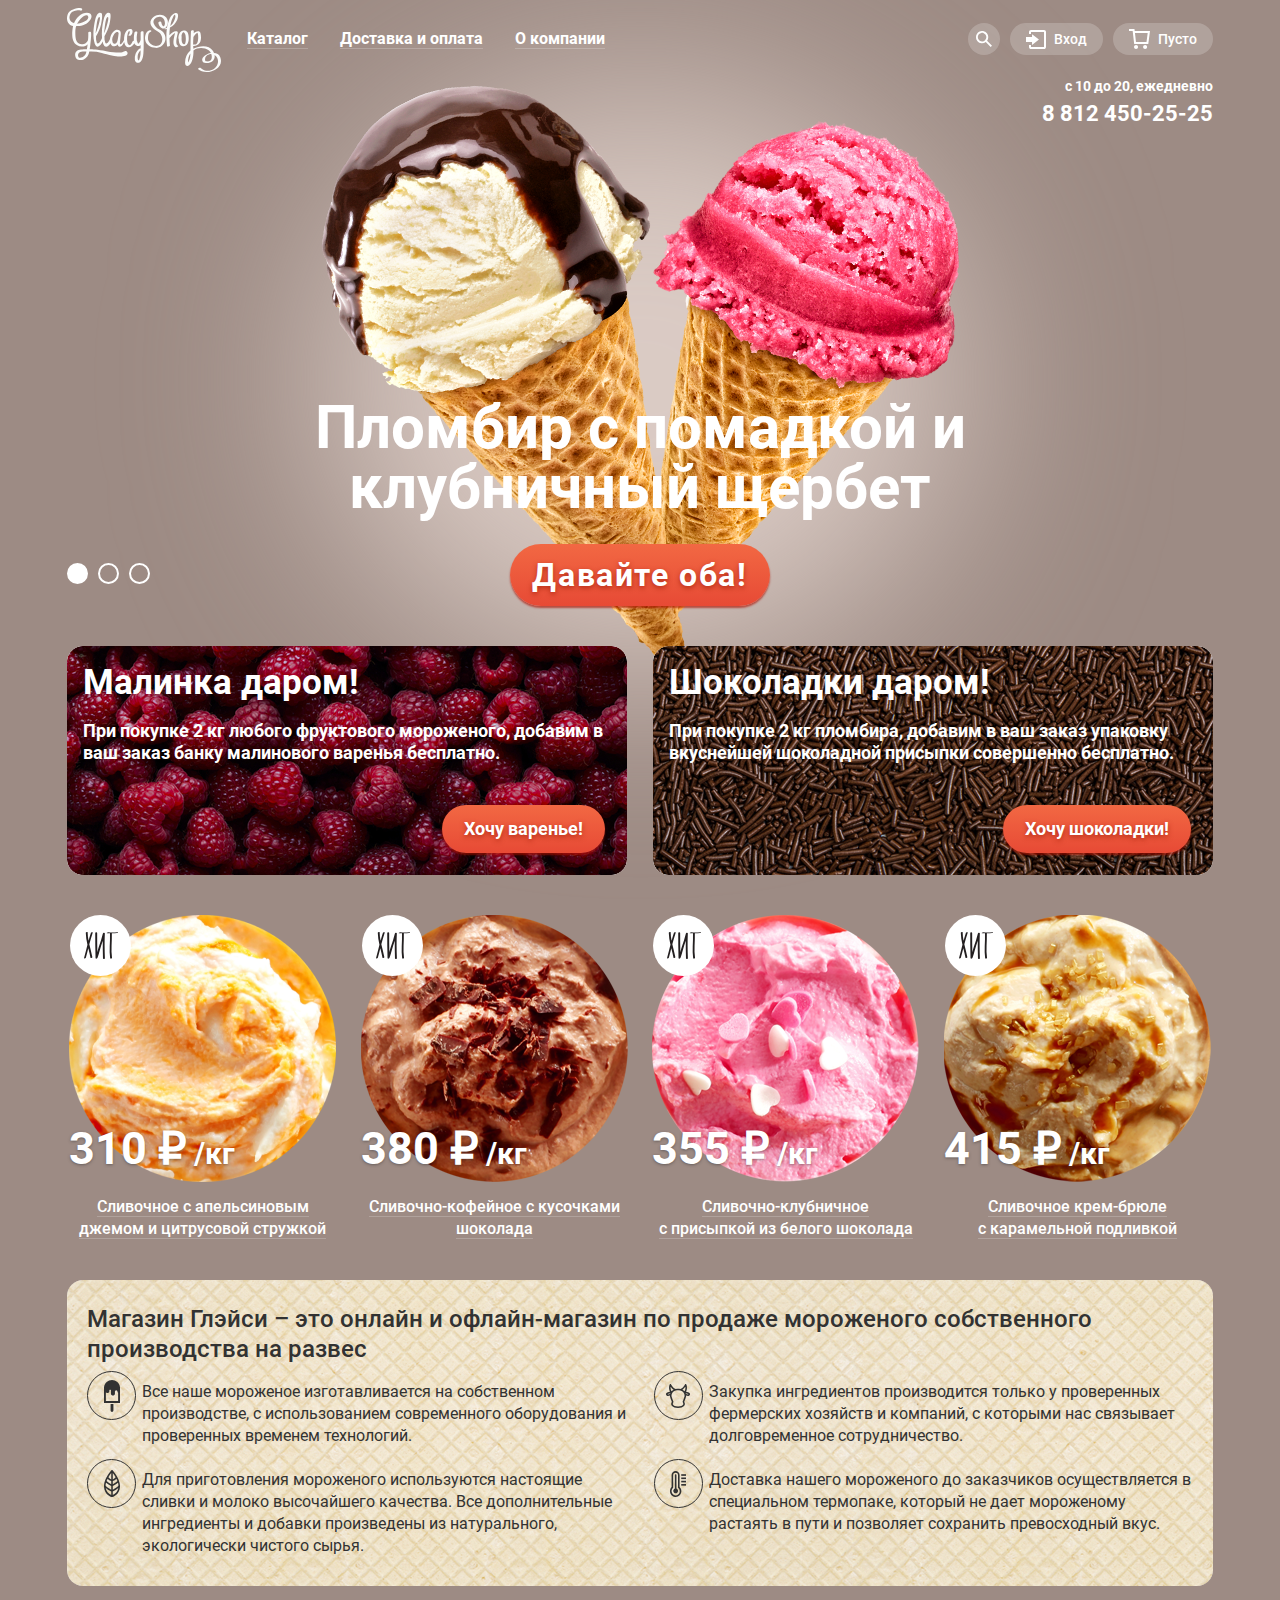
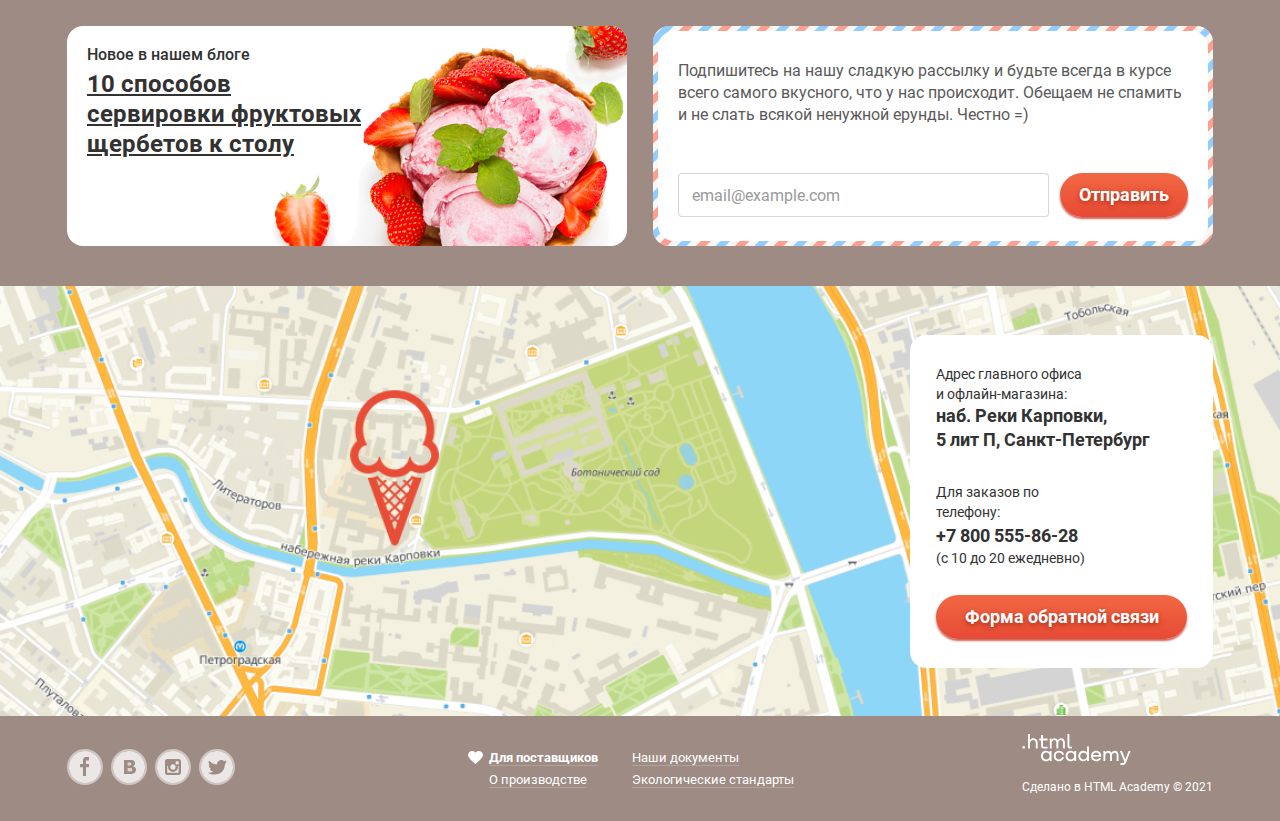
==== index.html @ 2004c23d "Пиксель перфект главной страницы" ====
<!DOCTYPE html>
<html lang="ru" class="page">
	<head>
		<meta charset="utf-8">
		<title>HTML Academy: Глейси</title>
		<link rel="icon" href="favicon.ico">
		<link rel="icon" href="img/favicon_152.svg" type="image/svg+xml">
		<link rel="apple-touch-icon" href="img/favicon_180.png">
		<link rel="manifest" href="manifest.webmanifest">
		<link rel="stylesheet" href="css/normalize.css">
		<link rel="stylesheet" type="text/css" href="css/style.css">
	</head>
	<body class="page-body">
		<!-- Шапка -->
		<header class="main-header">
			<div class="wrapper main-header__wrapper">
				<nav class="main-header__navigation">
					<a class="main-header__logo">
						<img src="img/logo.svg" width="154" height="64" alt="Gllacy Shop">
					</a>

					<div class="main-header__bar">
						<ul class="main-header__site-navigation">
							<li class="main-header__site-navigation-item">
								<a class="main-header__site-navigation-link" href="catalog.html">
									<span class="main-header__site-navigation-text">
										Каталог
									</span>
								</a>
								<ul class="main-header__site-subnavigation">
									<li class="main-header__site-subnavigation-item">
										<p class="main-header__site-subnavigation-title">Новинки</p>
									</li>
									<li class="main-header__site-subnavigation-item">
										<a href="catalog.html" class="main-header__site-subnavigation-link">Сливочное</a>
									</li>
									<li class="main-header__site-subnavigation-item">
										<a href="#" class="main-header__site-subnavigation-link">Щербеты</a>
									</li>
									<li class="main-header__site-subnavigation-item">
										<a href="#" class="main-header__site-subnavigation-link">Фруктовый лед</a>
									</li>
									<li class="main-header__site-subnavigation-item">
										<a href="#" class="main-header__site-subnavigation-link">Мелорин</a>
									</li>
								</ul>
							</li>
							<li class="main-header__site-navigation-item">
								<a class="main-header__site-navigation-link" href="#">
									<span class="main-header__site-navigation-text">
										Доставка и оплата
									</span>
								</a>
							</li>
							<li class="main-header__site-navigation-item">
								<a class="main-header__site-navigation-link" href="#">
									<span class="main-header__site-navigation-text">
										О компании
									</span>
								</a>
							</li>
						</ul>

						<ul class="main-header__user-navigation">
							<li class="main-header__user-navigation-item search">
								<button class="main-header__user-navigation-button search__button" type="button">
									<span class="visually-hidden">Поиск</span>
									<svg width="16" height="16" viewBox="0 0 16 16" xmlns="http://www.w3.org/2000/svg">
										<path d="M16 14.6652L11.0785 9.73294C11.9827 8.48188 12.3826 6.93501 12.1984 5.40134C12.0141 3.86767 11.2594 2.4601 10.0848 1.45982C8.91022 0.45954 7.40233 -0.0598191 5.86234 0.00548954C4.32234 0.0707982 2.86363 0.715967 1.77757 1.81212C0.691516 2.90827 0.0580813 4.3747 0.0038002 5.91849C-0.050481 7.46228 0.478388 8.96976 1.48476 10.1398C2.49113 11.3098 3.90092 12.0563 5.43251 12.2301C6.96409 12.4039 8.50472 11.9922 9.74663 11.0772L14.6586 16L16 14.6652ZM6.08152 10.3767C5.24079 10.3767 4.41895 10.1268 3.71991 9.65874C3.02087 9.19063 2.47604 8.5253 2.15431 7.74687C1.83258 6.96844 1.7484 6.11188 1.91241 5.28551C2.07643 4.45913 2.48128 3.70006 3.07576 3.10427C3.67024 2.50849 4.42766 2.10276 5.25223 1.93838C6.0768 1.77401 6.93149 1.85837 7.70822 2.1808C8.48495 2.50324 9.14883 3.04927 9.61591 3.74983C10.083 4.4504 10.3323 5.27404 10.3323 6.11661C10.3298 7.24568 9.88115 8.3278 9.08451 9.12618C8.28788 9.92456 7.20813 10.3742 6.08152 10.3767Z" fill="currentColor"/>
									</svg>
								</button>
								<form class="search__form" action="index.html" method="post">
									<input type="search" name="search" placeholder="Крем-брюле" class="search__field field field--modal">
								</form>
							</li>
							<li class="main-header__user-navigation-item enter">
								<button class="main-header__user-navigation-button enter__button" type="button">
									<svg width="20" height="19" viewBox="0 0 20 19" fill="currentColor" xmlns="http://www.w3.org/2000/svg">
										<path d="M6.04 14.88L12.96 9.5L6.04 4.13V7.04H0V11.96H6.04V14.88Z" />
										<path d="M18 0H5C4.46957 0 3.96086 0.210714 3.58579 0.585786C3.21071 0.960859 3 1.46957 3 2V4H5V2H18V17H5V15H3V17C3 17.5304 3.21071 18.0391 3.58579 18.4142C3.96086 18.7893 4.46957 19 5 19H18C18.5304 19 19.0391 18.7893 19.4142 18.4142C19.7893 18.0391 20 17.5304 20 17V2C20 1.46957 19.7893 0.960859 19.4142 0.585786C19.0391 0.210714 18.5304 0 18 0Z"/>
									</svg>
									<span class="main-header__button-text">Вход</span>
								</button>

								<form class="enter__form" action="index.html" method="post">
									<input type="email" name="email" placeholder="email@example.com" class="enter__field field field--modal">
									<input type="password" name="password" placeholder="......" class="enter__field field">
									<div class="enter__row">
										<button class="enter__sign-in button button--font-medium" type="submit" name="button-enter">Войти</button>
										<div class="enter__help">
											<a href="#" class="enter__link">Забыли пароль?</a>
											<a href="#" class="enter__link">Новая регистрация</a>
										</div>
									</div>
								</form>
							</li>
							<li class="main-header__user-navigation-item cart">
								<button class="main-header__user-navigation-button cart__button" type="button">
									<svg width="21" height="20" viewBox="0 0 21 20" fill="none" xmlns="http://www.w3.org/2000/svg">
										<path d="M5.70345 2L5.46161 0H0V2H3.66795L5.17946 15H19.2869L21 2H5.70345ZM17.5034 13H6.97313L5.96545 4H18.6924L17.5034 13Z" fill="currentColor"/>
										<path d="M7.03359 20C8.14664 20 9.04894 19.1046 9.04894 18C9.04894 16.8954 8.14664 16 7.03359 16C5.92054 16 5.01823 16.8954 5.01823 18C5.01823 19.1046 5.92054 20 7.03359 20Z" fill="currentColor"/>
										<path d="M16.1027 20C17.2157 20 18.118 19.1046 18.118 18C18.118 16.8954 17.2157 16 16.1027 16C14.9896 16 14.0873 16.8954 14.0873 18C14.0873 19.1046 14.9896 20 16.1027 20Z" fill="currentColor"/>
									</svg>
									<span class="main-header__button-text">Пусто</span>
								</button>
							</li>
						</ul>
					</div>
				</nav>
				<div class="main-header__description">с 10 до 20, ежедневно
					<br>
					<a class="main-header__phone link" href="tel:88124502525">8 812 450-25-25</a>
				</div>
			</div>
		</header>
		<!-- /Шапка -->

		<main class="container">
			<div class="wrapper">
				<h1 class="visually-hidden">Gllacy Shop</h1>
				<!-- Слайдер -->
				<section class="slider">

					<ul class="slider__list">
						<li class="slider__item slide">
							<h2 class="slider__item-description">Пломбир с помадкой и клубничный щербет</h2>
							<div class="slider__item-image">
								<img src="img/ice_cream_group_1.png" alt="Белый пломбир с шоколадной помадкой и розовый сорбет в вафельных рожках" width="639" height="582">
							</div>
							<a class="slider__item-link button button--font-large" href="#"> Давайте оба!</a>
						</li>
						<li class="slider__item slide slider__hidden">
							<h2 class="slider__item-description">Шоколадный пломбир и лимонный сорбет</h2>
							<div class="slider__item-image">
								<img src="img/ice_cream_group_2.png" alt="Пломбир с шоколадными капельками и лимонный сорбет в вафельных рожках" width="644" height="582">
							</div>
							<a class="slider__item-link button button--font-large" href="#"> Давайте оба!</a>
						</li>
						<li class="slider__item slide slider__hidden">
							<h2 class="slider__item-description">Крем-брюле и пломбир с малиновым джемом</h2>
							<div class="slider__item-image">
								<img src="img/ice_cream_group_3.png" alt="Крем-брюле с шоколадным соусом и пломбир с малиновым джемом в вафельных рожках" width="647" height="584">
							</div>
							<a class="slider__item-link button button--font-large" href="#">Давайте оба!</a>
						 </li>
					</ul>
					<div class="slider-controls">
						<button class="slider-controls__button is-active" type="button" aria-label="Первый слайд"></button>
						<button class="slider-controls__button" type="button" aria-label="Второй слайд"></button>
						<button class="slider-controls__button" type="button" aria-label="Третий слайд"></button>
					</div>
				</section>



				<!-- Акции -->
				<h2 class="visually-hidden">Список акций</h2>
				<section class="actions">
					<ul class="actions__list">
						<li class="actions__item actions__background-raspberries">
							<h3 class="actions__item-title">Малинка даром!</h3>
							<p class="actions__description">При покупке 2 кг любого фруктового мороженого, добавим в ваш заказ банку малинового варенья бесплатно.</p>
							<a class="actions__link button button--font-medium" href="#">Хочу варенье!</a>
						</li>
						<li class="actions__item actions__background-chocolates">
							<h3 class="actions__item-title">Шоколадки даром!</h3>
							<p class="actions__description">При покупке 2 кг пломбира, добавим в ваш заказ упаковку вкуснейшей шоколадной присыпки совершенно бесплатно.</p>
							<a class="actions__link button button--font-medium" href="#">Хочу шоколадки!</a>
						</li>
					</ul>
				</section>
				<!-- /Акции -->

				<!-- Хиты -->
				<section class="catalog">
					<h2 class="visually-hidden">Хиты продаж</h2>
					<ul class="catalog__list">
						<li class="catalog__item product product--hit">
							<a class="product__link link" href="#">
								<span class="link__text">Сливочное с апельсиновым джемом и цитрусовой стружкой</span>
							</a>
							<div class="product__info">
								<a class="product__image" href="#">
									<img src="img/catalog_ice-cream_1.png" alt="Белое мороженое с оранжевым апельсиновым джемом" width="267" height="267">
								</a>
								<p class="product__price">310 ₽<small> /кг</small></p>
							</div>
							<button class="button product__button button--font-medium" type="button">Быстрый просмотр</button>
						</li>

						<li class="catalog__item product product--hit">
							<a class="product__link link" href="#">
								<span class="link__text">Сливочно-кофейное с кусочками шоколада</span>
							</a>
							<div class="product__info">
								<a class="product__image" href="#">
									<img src="img/catalog_ice-cream_2.png" alt="Шоколадное мороженное с шоколадной стружкой" width="267" height="267">
								</a>
								<p class="product__price">380 ₽<small> /кг</small></p>
							</div>
							<button class="button product__button button--font-medium" type="button">Быстрый просмотр</button>
						</li>

						<li class="catalog__item product product--hit">
							<a class="product__link link" href="#">
								<span class="link__text">Сливочно-клубничное <br/>с присыпкой из белого шоколада</span>
							</a>
							<div class="product__info">
								<a class="product__image" href="#">
									<img src="img/catalog_ice-cream_3.png" alt="Розовое клубничное мороженое с посыпкой из сахарных сердечек" width="267" height="267">
								</a>
								<p class="product__price">355 ₽<small> /кг</small></p>
							</div>
							<button class="button product__button button--font-medium" type="button">Быстрый просмотр</button>
						</li>

						<li class="catalog__item product product--hit">
							<a class="product__link link" href="#">
								<span class="link__text">Сливочное крем-брюле <br/>с карамельной подливкой</span>
							</a>
							<div class="product__info">
								<a class="product__image" href="#">
									<img src="img/catalog_ice-cream_4.png" alt="Крем-брюле с карамельной подливкой" width="267" height="267">
								</a>
								<p class="product__price">415 ₽<small> /кг</small></p>
							</div>
							<button class="button product__button button--font-medium" type="button">Быстрый просмотр</button>
						</li>
					</ul>
				</section>
				<!-- /Хиты -->

				<!-- Преимущества -->
					<section class="advantages advantages__background-waffle">
						<h2 class="advantages__title">Магазин Глэйси – это онлайн и офлайн-магазин по продаже мороженого собственного производства на развес</h2>
							<ul class="advantages__list">
								<li class="advantages__item">
									<p class="advantages__description">Все наше мороженое изготавливается на собственном производстве, с использованием современного оборудования и проверенных временем технологий.</p>
									<span class="advantages__icon"><img src="img/icons/ice-cream_black.svg"  width="16" height="32" alt=""></span>
								</li>

								<li class="advantages__item">
									<p class="advantages__description">Закупка ингредиентов производится только у проверенных фермерских хозяйств и компаний, с которыми нас связывает долговременное сотрудничество.</p>
									<span class="advantages__icon"><img src="img/icons/cow-black.svg" width="24" height="24" alt=""></span>
								</li>

								<li class="advantages__item">
									<p class="advantages__description">Для приготовления мороженого используются настоящие сливки и молоко высочайшего качества. Все дополнительные ингредиенты и добавки произведены из натурального, экологически чистого сырья.</p>
									<span class="advantages__icon"><img src="img/icons/leaf_black.svg" width="16" height="27" alt=""></span>
								</li>

								<li class="advantages__item">
									<p class="advantages__description">Доставка нашего мороженого до заказчиков осуществляется в специальном термопаке, который не дает мороженому растаять в пути и позволяет сохранить превосходный вкус.</p>
									<span class="advantages__icon"><img src="img/icons/thermometer.svg" width="16" height="26" alt=""></span>
								</li>
							</ul>
					</section>
				<!-- /Преимущества -->
				<div class="row">
				<!-- Новости блога -->
					<article class="row__item blog">
						<h2 class="blog__title">Новое в нашем блоге</h2>
						<a class="blog__link link-black" href="#">10 способов сервировки фруктовых щербетов к столу
						</a>
					</article>
				<!-- /Новости блога -->
				<!-- Рассылка -->
					<section class="row__item subscription">
						<div class="subscription__background-color">
							<h2 class="visually-hidden">Рассылка</h2>

							<p class="subscription__description">Подпишитесь на нашу сладкую рассылку и будьте всегда в курсе всего самого вкусного, что у нас происходит. Обещаем не спамить и не слать всякой ненужной ерунды. Честно =)</p>
							<form class="subscription__form" action="https://echo.htmlacademy.ru/courses" method="post">
								<input class="subscription__field email field" type="email" name="mail" placeholder="email@example.com">
								<input class="subscription__button button button--font-small" type="submit" value="Отправить">
							</form>
						</div>
					</section>
				<!-- /Рассылка -->
				</div>
			</div>

			<!-- Адрес -->
			<section class="address">
				<div class="wrapper adress__wrapper">
					<h2 class="visually-hidden">Адрес и телефон для связи</h2>
					<div class="address__info">
						<p class="address__description">Адрес главного офиса и офлайн-магазина:</p>
						<address class="adress__adress">наб. Реки Карповки,<br> 5 лит П, Санкт-Петербург</address>
						<p class="address__description">Для заказов по телефону:</p>
						<a class="address__phone link-black" href="tel:+78005558628">+7 800 555-86-28</a>
						<p class="address__description address__description-time">(с 10 до 20 ежедневно)</p>
						<button class="address__button button button--font-very-small"  type="button">Форма обратной связи</button>
					</div>
				</div>
			</section>
			<!-- /Адрес -->

		</main>

		<!-- Подвал -->
		<footer class="page-footer">
				<div class="wrapper page-footer__wrapper">
				<!-- Соцсети -->
				<h2 class="visually-hidden">Наши контакты в социальных сетях</h2>
				<ul class="page-footer__column page-footer__column-socials socials">
					<li class="socials__item">
						<a class="socials__link" href="#">
							<img class="socials__icon" src="img/icons/facebook.svg" alt="Фейсбук" width="32" height="32">
							<span class="visually-hidden">Фейсбук</span>
						</a>
					</li>
					<li class="socials__item">
						<a class="socials__link" href="#">
							<img class="socials__icon" src="img/icons/vkontakte.svg" alt="Вконтакте" width="32" height="32">
							<span class="visually-hidden">Вконтакте</span>
						</a>
					</li>
					<li class="socials__item">
						<a class="socials__link" href="#">
							<img class="socials__icon" src="img/icons/instagram.svg" alt="Инстаграм" width="32" height="32">
							<span class="visually-hidden">Инстаграм</span>
						</a>
					</li>
					<li class="socials__item">
						<a class="socials__link" href="#">
							<img class="socials__icon" src="img/icons/twitter.svg" alt="Твиттер" width="32" height="32">
							<span class="visually-hidden">Твиттер</span>
						</a>
					</li>
				</ul>
				<!-- /Соцсети -->
				<ul class="page-footer__column footer-nav">
					<li class="footer-nav__item">
						<a class="footer-nav__link footer-nav__link--heart link" href="#">
							<span class="link__text">Для поставщиков</span>
						</a>
					</li>
					<li class="footer-nav__item"> 
						<a class="footer-nav__link link" href="#">
							<span class="link__text">Наши документы</span>
						</a>
					</li>

					<li class="footer-nav__item">
						<a class="footer-nav__link link" href="#">
							<span class="link__text">О производстве</span>
						</a>
					</li>
					<li class="footer-nav__item">
						<a class="footer-nav__link link" href="#">
							<span class="link__text">Экологические стандарты</span>
						</a>
					</li>
				</ul>

				<div class="page-footer__column">
					<a href="https://htmlacademy.ru/intensive/htmlcss" target="_blank" class="page-footer__logo-link">
						<img class="page-footer__logo" src="img/icons/logo_html_academy.svg" alt="HTML Академия" width="109" height="31">
					</a>
					<p class="page-footer__copyright">Сделано в <a class="link-academy link" href="https://htmlacademy.ru/intensive/htmlcss" target="_blank"> HTML Academy</a> © 2021</p>
				</div>
			</div>
		</footer>
		<!-- /Подвал -->

		<div class="popup-feedback popup">
			<div class="popup__overlay"></div>
			<div class="popup__content">
				<button class="popup__close" type="button" title="Закрыть"></button>

				<p class="popup__title">Мы обязательно вам ответим!</p>
				<form class="feedback" action="index.html" method="post">
					<input type="text" name="feedback-name" placeholder="Имя Фамилия" class="feedback__field field">
					<input type="email" name="feedback-email" placeholder="email@example.com" class="feedback__field field">
					<textarea name="comment" rows="6" cols="35" placeholder="В свободной форме" class="feedback__textarea field field--textarea"></textarea>
					<input class="feedback__button button button--font-medium" type="submit" name="feedback-submit" value="Отправить">
				</form>
			</div>
		</div>
	</body>
</html>
---- css/style.css ----
/* roboto-regular - latin_cyrillic */
@font-face {
  font-family: 'Roboto';
  font-style: normal;
  font-weight: 400;
  src: url('../fonts/roboto-v27-latin_cyrillic-regular.eot'); /* IE9 Compat Modes */
  src: local(''),
       url('../fonts/roboto-v27-latin_cyrillic-regular.eot?#iefix') format('embedded-opentype'), /* IE6-IE8 */
       url('../fonts/roboto-v27-latin_cyrillic-regular.woff2') format('woff2'), /* Super Modern Browsers */
       url('../fonts/roboto-v27-latin_cyrillic-regular.woff') format('woff'), /* Modern Browsers */
       url('../fonts/roboto-v27-latin_cyrillic-regular.ttf') format('truetype'), /* Safari, Android, iOS */
       url('../fonts/roboto-v27-latin_cyrillic-regular.svg#Roboto') format('svg'); /* Legacy iOS */
}
/* roboto-500 - latin_cyrillic */
@font-face {
  font-family: 'Roboto';
  font-style: normal;
  font-weight: 500;
  src: url('../fonts/roboto-v27-latin_cyrillic-500.eot'); /* IE9 Compat Modes */
  src: local(''),
       url('../fonts/roboto-v27-latin_cyrillic-500.eot?#iefix') format('embedded-opentype'), /* IE6-IE8 */
       url('../fonts/roboto-v27-latin_cyrillic-500.woff2') format('woff2'), /* Super Modern Browsers */
       url('../fonts/roboto-v27-latin_cyrillic-500.woff') format('woff'), /* Modern Browsers */
       url('../fonts/roboto-v27-latin_cyrillic-500.ttf') format('truetype'), /* Safari, Android, iOS */
       url('../fonts/roboto-v27-latin_cyrillic-500.svg#Roboto') format('svg'); /* Legacy iOS */
}
/* roboto-700 - latin_cyrillic */
@font-face {
  font-family: 'Roboto';
  font-style: normal;
  font-weight: 700;
  src: url('../fonts/roboto-v27-latin_cyrillic-700.eot'); /* IE9 Compat Modes */
  src: local(''),
       url('../fonts/roboto-v27-latin_cyrillic-700.eot?#iefix') format('embedded-opentype'), /* IE6-IE8 */
       url('../fonts/roboto-v27-latin_cyrillic-700.woff2') format('woff2'), /* Super Modern Browsers */
       url('../fonts/roboto-v27-latin_cyrillic-700.woff') format('woff'), /* Modern Browsers */
       url('../fonts/roboto-v27-latin_cyrillic-700.ttf') format('truetype'), /* Safari, Android, iOS */
       url('../fonts/roboto-v27-latin_cyrillic-700.svg#Roboto') format('svg'); /* Legacy iOS */
}

:root {
  --basic-black:#323232;
  --basic-dark: #5A5A5A;
  --basic-white: #FFFFFF;
  --background-beige: #9D8B84;
  --background-grey: #8996A6;
  --background-green: #849D8F;
  --link-black-hover: #E84D37;
  --link-hover: #FFBC9E;
  --raspberry-background: #900035;
  --chocolate-background: #4A2106;
  --waffle-background: #E3D0B9;
  --button-orange: #F26843;
}


.page-body {
	position: relative;
	min-width: 1200px;
	margin: 0;
	padding: 0;
	font-family: 'Roboto', 'Arial', sans-serif;
	font-size: 16px;
	line-height: 22px;
	font-weight: normal;
	background-color: var(--background-beige);
	color: var(--basic-white);
	min-height: 100%;
	display: -ms-grid;
	display: grid;
	-ms-grid-rows: -webkit-min-content 1fr -webkit-min-content;
	-ms-grid-rows: min-content 1fr min-content;
	grid-template-rows: -webkit-min-content 1fr -webkit-min-content;
	grid-template-rows: min-content 1fr min-content;
	-ms-flex-line-pack: start;
	    align-content: start;
}

.inner-page {
	background-color: var(--background-green);
}

*,
*::before,
*::after {
	-webkit-box-sizing: border-box;
	        box-sizing: border-box;
	padding: 0;
	margin: 0;
}

ul {
	list-style: none;
}

.visually-hidden {
	position: absolute;
	width: 1px;
	height: 1px;
	margin: -1px;
	border: 0;
	padding: 0;
	white-space: nowrap;
	-webkit-clip-path: inset(100%);
	        clip-path: inset(100%);
	clip: rect(0 0 0 0);
	overflow: hidden;
}

.slider-controls {
	position: absolute;
	bottom: 58px;
	left: 0;
	z-index: 20;
}

.slider-controls__button {
	width: 21px;
	height: 21px;
	margin-right: 6px;
	background-color: transparent;
	border: 2px solid var(--basic-white);
	border-radius: 50%;
	cursor: pointer;
	-webkit-transition: all 0.2s ease-out;
	-o-transition: all 0.2s ease-out;
	transition: all 0.2s ease-out;
}

.slider-controls__button:hover,
.slider-controls__button:focus {
	background-color: rgba(255, 255, 255, 0.4);
}

.slider-controls__button.is-active {
	background-color: var(--basic-white);
	cursor: default;
}

.wrapper {
	width: 1200px;
	margin: 0 auto;
	padding: 0 27px;
	-webkit-box-sizing: border-box;
	        box-sizing: border-box;
}

.link,
.link-black {
	display: inline-block;
	text-decoration: none;
}

.link {
	color: var(--basic-white);
}

.link[href]:hover,
.link[href]:focus,
.link[href]:active {
	color: var(--link-hover);
	-webkit-transition: all 0.2s ease-out;
	-o-transition: all 0.2s ease-out;
	transition: all 0.2s ease-out;
}

.link__text {
	border-bottom: 1px solid rgba(255, 255, 255, 0.2);
	-webkit-transition: all 0.2s ease-out;
	-o-transition: all 0.2s ease-out;
	transition: all 0.2s ease-out;
}

.link[href]:hover .link__text,
.link[href]:focus .link__text,
.link[href]:active .link__text {
	border-bottom: 1px solid rgba(255, 188, 158, 0.3);
}

.link-black {
	color: var(--basic-black);
}

.link-black:hover,
.link-black:focus,
.link-black:active {
	color: var(--link-black-hover);
	-webkit-transition: all 0.2s ease-out;
	-o-transition: all 0.2s ease-out;
	transition: all 0.2s ease-out;
}

.link-black__text {
	border-bottom: 1px solid rgba(50, 50, 50, 0.3);
	-webkit-transition: all 0.2s ease-out;
	-o-transition: all 0.2s ease-out;
	transition: all 0.2s ease-out;
}

.link-black:hover .link-black__text,
.link-black:focus .link-black__text,
.link-black:active .link-black__text {
	border-bottom: 1px solid rgba(232, 77, 55, 0.3);
}

.link.is-active .link__text,
.link-black.is-active .link-black__text {
	border-color: transparent;
}

.button {
	font-weight: bold;
	color: var(--basic-white);
	background-color: var(--button-orange);
	border-radius: 70px;
	border: none;
	display: inline-block;
	cursor: pointer;
	-webkit-box-shadow: 0 2px 2px rgba(172, 16, 0, 0.64);
	        box-shadow: 0 2px 2px rgba(172, 16, 0, 0.64);
	text-decoration: none;
	text-shadow: 0 2px 5px rgba(160, 32, 11, 0.76);
	background: #f26843;
	background: -webkit-gradient(linear, left top, left bottom, from(#f26843), to(#e74a35));
	background: -o-linear-gradient(top, #f26843, #e74a35);
	background: linear-gradient(to bottom, #f26843, #e74a35);
	text-align: center;
	vertical-align: top;
}

.button:hover {
  background: -webkit-gradient(linear, left top, left bottom, from(#f58669), to(#ec6f5e));
  background: -o-linear-gradient(top, #f58669, #ec6f5e);
  background: linear-gradient(to bottom, #f58669, #ec6f5e);
  -webkit-box-shadow: 0 2px 2px rgba(172, 16, 0, 1);
          box-shadow: 0 2px 2px rgba(172, 16, 0, 1);
}

.button:active {
  background: -webkit-gradient(linear, left top, left bottom, from(#d84732), to(#e1613e));
  background: -o-linear-gradient(top, #d84732, #e1613e);
  background: linear-gradient(to bottom, #d84732, #e1613e);
  -webkit-box-shadow: inset 0 2px 2px rgba(172, 16, 0, 1);
          box-shadow: inset 0 2px 2px rgba(172, 16, 0, 1);
}

.button--font-large {
	font-size: 31px;
	line-height: 41px;
	padding: 12px 44px;
}


.button--font-medium {
	font-size: 18px;
	line-height: 24px;
	padding: 12px 22px;
}

.button--font-small {
	font-size: 18px;
	line-height: 24px;
	padding: 10px 19px;
}

.button--font-very-small  {
	font-size: 18px;
	line-height: 24px;
	padding: 8px 28px;
}

.main-header__wrapper {
	display: -webkit-box;
	display: -ms-flexbox;
	display: flex;
	-webkit-box-orient: vertical;
	-webkit-box-direction: normal;
	    -ms-flex-direction: column;
	        flex-direction: column;

}

.main-header__navigation{
	display: -webkit-box;
	display: -ms-flexbox;
	display: flex;
	-webkit-box-align: center;
	    -ms-flex-align: center;
	        align-items: center;
}

.main-header__logo {
	padding-right: 10px;
	padding-top: 8px;
}

.main-header__bar {
 display: -webkit-box;
 display: -ms-flexbox;
 display: flex;
 -webkit-box-align: center;
     -ms-flex-align: center;
         align-items: center;
 width: 100%;
}


.main-header__site-navigation {
	display: -webkit-box;
	display: -ms-flexbox;
	display: flex;
	margin: 0;
	padding: 0;
	-ms-flex-wrap: wrap;
	    flex-wrap: wrap;
}

.main-header__site-navigation-link:not(.is-active):not(:hover):not(:focus):not(:active) .main-header__site-navigation-text {
	border-bottom: 1px solid rgba(255, 255, 255, 0.2);
}

.main-header__site-navigation-item {
	position: relative;
	padding: 10px 2px;
}

.main-header__site-navigation-link {
	display: block;
	font-style: normal;
	font-weight: bold;
	font-size: 16px;
	line-height: 18px;
	color: var(--basic-white);
	text-decoration: none;
	padding: 7px 14px;
	border-radius: 20px;

	-webkit-transition: all 0.2s ease-out;

	-o-transition: all 0.2s ease-out;

	transition: all 0.2s ease-out;
}


.main-header__site-navigation-link:not(.is-active):hover,
.main-header__site-navigation-link:not(.is-active):focus {
	color: var(--basic-black);
	background-color: var(--basic-white);
}


.main-header__site-navigation-link:not(.is-active):active {
	color: var(--basic-black);
	background-color:var(--basic-white);
	-webkit-box-shadow: 0px 2px 1px 0px #696969 inset;
	        box-shadow: 0px 2px 1px 0px #696969 inset;
}

.main-header__site-navigation-link.is-active {
	color: var(--basic-white);
	background-color: #D07058;
	cursor: default;
}

.main-header__site-subnavigation {
	display: none;
	position: absolute;
	z-index: 10;
	bottom: 5px;
	left: -6px;
	min-width: 143px;
	padding: 10px 0;
	background-color: var(--basic-white);
	-webkit-transform: translateY(100%);
	    -ms-transform: translateY(100%);
	        transform: translateY(100%);
	border-radius: 4px;
	-webkit-box-shadow: 0px 20px 20px 0px rgba(0, 0, 0, 0.4);
	        box-shadow: 0px 20px 20px 0px rgba(0, 0, 0, 0.4);
}

.main-header__site-navigation-item:hover .main-header__site-subnavigation,
.main-header__site-navigation-item:focus .main-header__site-subnavigation {
	display: block;
	-webkit-transition: all 0.2s ease-out;
	-o-transition: all 0.2s ease-out;
	transition: all 0.2s ease-out;
}

.main-header__site-subnavigation-item:first-child {
	padding-left: 6px;
	padding-right: 9px;
	padding-bottom: 12px;
}

.main-header__site-subnavigation-title {
	padding-top: 3px;
	padding-left: 15px;
	padding-right: 11px;
	padding-bottom: 10px;
	font-size: 14px;
	line-height: 18px;
	font-weight: 700;
	color: var(--basic-black);
	border-bottom: 1px solid rgba(50, 50, 50, 0.2);
}

.main-header__site-subnavigation-link {
	display: block;
	padding: 5px 20px;
	font-size: 14px;
	line-height: 16px;
	color: var(--basic-black);
	text-decoration: none;
	-webkit-transition: all 0.2s ease-out;
	-o-transition: all 0.2s ease-out;
	transition: all 0.2s ease-out;
}

.main-header__site-subnavigation-link:hover,
.main-header__site-subnavigation-link:focus {
	background-color: var(--link-hover);
}

.main-header__site-subnavigation-link:active {
	background-color: #F6B5A5;
}

.main-header__site-subnavigation-link.is-active {
	background-color: #D07058;
	color: var(--basic-white);
}


.main-header__user-navigation-button {
	display: -webkit-box;
	display: -ms-flexbox;
	display: flex;
	-webkit-box-pack: center;
	    -ms-flex-pack: center;
	        justify-content: center;
	-webkit-box-align: center;
	    -ms-flex-align: center;
	        align-items: center;
	height: 32px;
	padding: 6px 16px;
	color: var(--basic-white);
	border-radius: 20px;
	background-color: rgba(255, 255, 255, 0.2);
	border: none;
	-webkit-appearance: none;
	   -moz-appearance: none;
	        appearance: none;
	cursor: pointer;
}

.main-header__button-text {
	margin-left: 8px;
	font-size: 14px;
	font-weight: 500;
}

.search__button {
	width: 32px;
	padding: 0px;
}

.main-header__user-navigation-button:hover,
.main-header__user-navigation-button:focus {
	color: var(--basic-black);
	background-color: var(--basic-white);
}

.search__form {
	display: none;
	position: absolute;
	z-index: 20;
	bottom: 4px;
	right: 0;
	-webkit-transform: translateY(100%);
	    -ms-transform: translateY(100%);
	        transform: translateY(100%);
	width: 341px;
	padding: 20px 15px;
	background-color: #F8F7F4;
	-webkit-box-shadow: 0px 20px 20px 0px rgba(0, 0, 0, 0.4);
	        box-shadow: 0px 20px 20px 0px rgba(0, 0, 0, 0.4);
	border-radius: 4px;
	-webkit-transition: all 0.2s ease-out;
	-o-transition: all 0.2s ease-out;
	transition: all 0.2s ease-out;
}

.search:hover .search__form,
.search:focus .search__form {
	display: block;
}

.field {
	width: 100%;
	height: 44px;
	padding: 5px 13px;
	font-size: 16px;
	line-height: 20px;
	font-weight: 700;
	color: var(--basic-black);
	background-color: var(--basic-white);
	border: 1px solid rgba(178, 178, 178, 0.52);
	border-radius: 4px;
	-webkit-transition: all 0.2s ease-out;
	-o-transition: all 0.2s ease-out;
	transition: all 0.2s ease-out;
}

.field::-webkit-input-placeholder {
	color: #999999;
	font-weight: 400;
}

.field::-moz-placeholder {
	color: #999999;
	font-weight: 400;
}

.field:-ms-input-placeholder {
	color: #999999;
	font-weight: 400;
}

.field::-ms-input-placeholder {
	color: #999999;
	font-weight: 400;
}

.field::placeholder {
	color: #999999;
	font-weight: 400;
}

.field:hover {
	border-width: 2px;
	padding: 12px 14px;
}

.field:focus {
	border: 2px solid rgba(46, 136, 228, 0.52);
	padding: 12px 14px;
	outline: none;
}

.field--modal {
	font-size: 14px;
	line-height: 16px;
}

.enter__form {
	display: none;
	position: absolute;
	z-index: 20;
	bottom: 4px;
	right: 0;
	-webkit-transform: translateY(100%);
	    -ms-transform: translateY(100%);
	        transform: translateY(100%);
	width: 277px;
	padding: 20px 16px;
	background-color: #F8F7F4;
	-webkit-box-shadow: 0px 20px 20px 0px rgba(0, 0, 0, 0.4);
	        box-shadow: 0px 20px 20px 0px rgba(0, 0, 0, 0.4);
	border-radius: 4px;
	-webkit-transition: all 0.2s ease-out;
	-o-transition: all 0.2s ease-out;
	transition: all 0.2s ease-out;
}

.enter:hover .enter__form,
.enter:focus .enter__form {
	display: block;
}

.enter__field {
	margin-bottom: 20px;
}

.enter__row {
	display: -webkit-box;
	display: -ms-flexbox;
	display: flex;
	-webkit-box-align: center;
	    -ms-flex-align: center;
	        align-items: center;
}

.enter__sign-in {
	padding: 10px 26px;
}

.enter__help {
	margin-left: 20px;
}

.enter__link {
	font-size: 13px;
	line-height: 15px;
	color: var(--basic-black);
	text-decoration: none;
	border-bottom: 1px solid rgba(50, 50, 50, 0.3);
}

.cart__content {
	display: none;
	position: absolute;
	z-index: 10;
	bottom: 4px;
	right: 0;
	-webkit-transform: translateY(100%);
	    -ms-transform: translateY(100%);
	        transform: translateY(100%);
	width: 539px;
	padding: 20px 15px;
	background-color: #F8F7F4;
	-webkit-box-shadow: 0px 20px 20px 0px rgba(0, 0, 0, 0.4);
	        box-shadow: 0px 20px 20px 0px rgba(0, 0, 0, 0.4);
	border-radius: 4px;
	-webkit-transition: all 0.2s ease-out;
	-o-transition: all 0.2s ease-out;
	transition: all 0.2s ease-out;
}

.cart:hover .cart__content,
.cart:focus .cart__content {
	display: block;
}

.cart__list {
	border-bottom: 1px solid #CACAC7;
	color: var(--basic-black);
}

.cart__item {
	margin-bottom: 20px;
}

.cart-item {
	display: -webkit-box;
	display: -ms-flexbox;
	display: flex;
	-webkit-box-align: center;
	    -ms-flex-align: center;
	        align-items: center;
	font-size: 13px;
	line-height: 16px;
}

.cart-item__delete {
	-ms-flex-negative: 0;
	    flex-shrink: 0;
	display: block;
	width: 23px;
	height: 23px;
	margin-right: 3px;
	background-color: transparent;
	background-image: url(../img/icons/close.svg);
	background-size: 11px 11px;
	background-repeat: no-repeat;
	background-position: 50% 50%;
	border: none;
	cursor: pointer;
}

.cart-item__image {
	-ms-flex-negative: 0;
	    flex-shrink: 0;
	display: block;
	width: 33px;
	height: 33px;
}

.cart-item__image img {
	display: block;
}

.cart-item__name {
	-webkit-box-flex: 1;
	    -ms-flex-positive: 1;
	        flex-grow: 1;
	margin: 0 13px;
	display: inline-block;
	text-decoration: none;
	color: var(--basic-black);
}

.cart-item__cost {
	-ms-flex-negative: 0;
	    flex-shrink: 0;
	width: 120px;
	color: #000;
	text-align: center;
}

.cart-item__cost span {
	color: #999;
}

.cart-item__price {
	-ms-flex-negative: 0;
	    flex-shrink: 0;
	width: 80px;
	text-align: center;
}

.cart__footer {
	text-align: right;
}

.cart__final-cost {
	padding: 15px 0;
	color: var(--basic-black);
	font-size: 15px;
	line-height: 16px;
	font-weight: 700;
}

.cart__order-button {
	display: inline-block;
	padding: 14px 15px;
	line-height: 16px;
}

.main-header__user-navigation {
	display: -webkit-box;
	display: -ms-flexbox;
	display: flex;
	margin-left: auto;
}

.main-header__user-navigation-item {
	position: relative;
	padding: 10px;
	padding-right: 0;
}

.main-header__description {
	font-size: 14px;
	line-height: 16px;
	font-weight: 700;
	text-align: right;
	color: var(--basic-white);
	margin-left: auto;

}

.main-header__phone {
	display: inline-block;
	margin-top: 8px;
	font-size: 22px;
	line-height: 24px;
	text-decoration: none;
	color: var(--basic-white);
}

.slider {
	position: relative;
}

.slider__list {
	height: 520px;
}

.slider__item {
	height: 100%;
	position: relative;
	display: -webkit-box;
	display: -ms-flexbox;
	display: flex;
	-webkit-box-orient: vertical;
	-webkit-box-direction: normal;
	    -ms-flex-direction: column;
	        flex-direction: column;
	-webkit-box-align: center;
	    -ms-flex-align: center;
	        align-items: center;
}

.slider__item.slider__hidden {
	display: none;
}


.slider__item-description {
	max-width: 680px;
	text-align: center;
	margin-bottom: 26px;
	margin-top: auto;
	font-weight: bold;
	font-size: 60px;
	line-height: 60px;
}

.slider__item-image {
	position: absolute;
	z-index: -1;
	bottom: -27px;
}

.slider__item-image::before {
	content: '';
	position: absolute;
	z-index: -2;
	top: 0;
	left: 0;
	display: block;
	width: 100%;
	height: 100%;
	border-radius: 50%;
	background-color: rgba(239, 224, 218, 0.75);
	-webkit-filter: blur(100px);
	        filter: blur(100px);
}

.slider__item-link {
	margin-bottom: 40px;
	font-weight: 700;
	font-size: 32px;
	line-height: 44px;
	letter-spacing: 0.05em;
	text-decoration: none;
	color: var(--basic-white);
	padding: 9px 22px;
}

.actions{
	margin-bottom: 40px;
}

.actions__background-raspberries {
	width: 560px;
	height: 229px;
	background-image: url(../img/background/raspberry-background.jpg);
	border-radius: 16px;
	background-color: var(--raspberry-background);
}

.actions__background-chocolates {
	width: 560px;
	height: 229px;
	background-image: url(../img/background/chocolate-background.jpg);
	border-radius: 16px;
	background-color: var(--chocolate-background);
}


.actions__list {
	display: -ms-grid;
	display: grid;
	-ms-grid-columns: 560px 26px 560px;
	grid-template-columns: 560px 560px;
	padding-left: 0;
	gap: 26px;
}

.actions__item-title {
	font-weight: bold;
	font-size: 35px;
	line-height: 41px;
	padding-bottom: 17px;
}

.actions__item {
	display: -webkit-box;
	display: -ms-flexbox;
	display: flex;
	-webkit-box-orient: vertical;
	-webkit-box-direction: normal;
	    -ms-flex-direction: column;
	        flex-direction: column;
	-webkit-box-align: start;
	    -ms-flex-align: start;
	        align-items: flex-start;
	padding: 16px;
	padding-bottom: 22px;
	padding-right: 22px;
}

.actions__description {
	font-weight: bold;
	font-size: 18px;
	line-height: 22px;
}

.actions__link {
	font-weight: 700;
	font-size: 18px;
	line-height: 24px;
	color: var(--basic-white);
	text-decoration: none;
	margin-top: auto;
	margin-left: auto;
}

.catalog {
	margin-bottom: 30px;
}

.catalog__list {
	display: -webkit-box;
	display: -ms-flexbox;
	display: flex;
	-ms-flex-wrap: wrap;
	    flex-wrap: wrap;
	margin: 0 -10px;
	margin-top: -5px;
	margin-bottom: -30px;
}

.catalog__pagination {
	margin-top: 80px;
}

.catalog__item {
	width: 25%;
	margin-bottom: 30px;
}

.product {
	position: relative;
	display: -webkit-box;
	display: -ms-flexbox;
	display: flex;
	-webkit-box-orient: vertical;
	-webkit-box-direction: normal;
	    -ms-flex-direction: column;
	        flex-direction: column;
	-webkit-box-align: center;
	    -ms-flex-align: center;
	        align-items: center;
	padding: 5px 13px 10px;
	border-radius: 4px;
	-webkit-transition: all 0.2s ease-out;
	-o-transition: all 0.2s ease-out;
	transition: all 0.2s ease-out;
}

.product:hover,
.product:focus {
	z-index: 10;
}

.product:hover .product__info,
.product:focus .product__info,
.product:hover .product__link,
.product:focus .product__link {
	position: relative;
	z-index: 10;
}

.product:hover::before,
.product:focus::before {
	content: '';
	position: absolute;
	z-index: 1;
	top: 0;
	left: 0;
	display: block;
	width: 100%;
	height: calc(100% + 65px);
	background-color: rgba(255, 255, 255, 0.2);
	-webkit-box-shadow: 0px 20px 20px 0px rgb(0, 0, 0, 0.2);
	        box-shadow: 0px 20px 20px 0px rgb(0, 0, 0, 0.2);
	border-radius: 4px;
}

.product__button {
	position: absolute;
	z-index: 10;
	bottom: -45px;
	display: none;
	-webkit-box-ordinal-group: 2;
	    -ms-flex-order: 1;
	        order: 1;
	width: 200px;
	padding: 10px;
}

.product:hover .product__button,
.product:focus .product__button {
	display: block;
}

.product--hit::after {
	content: '';
	position: absolute;
	top: 5px;
	left: 13px;
	z-index: 11;
	display: block;
	width: 61px;
	height: 61px;
	background-image: url('../img/icons/hit.svg');
	background-repeat: no-repeat;
	background-size: contain;
}

.product__link {
	-webkit-box-ordinal-group: 2;
	    -ms-flex-order: 1;
	        order: 1;
	padding: 0 5px;
	text-align: center;
	font-weight: 500;
	font-size: 16px;
	line-height: 22px;
	text-decoration: none;
	color: var(--basic-white);
}

.product__info {
	position: relative;
}

.product__image {
	display: block;
	margin-bottom: 14px;
}

.product__image img {
	display: block;
}

.product__price {
	position: absolute;
	bottom: 25px;
	font-weight: 700;
	font-size: 45px;
	line-height: 45px;
	text-shadow: 0px 1px 3px rgba(49, 50, 53, 0.5);
	margin: 0;
}

.product__price small {
	font-size: 30px;
	line-height: 35px;
}

.advantages {
	padding: 24px 20px;
	margin-bottom: 40px;
}


.advantages__list {
	display: -ms-grid;
	display: grid;
	grid-template-columns: 1fr 1fr;
	gap: 12px 27px;
}


.advantages__icon {
	display: -webkit-box;
	display: -ms-flexbox;
	display: flex;
	-webkit-box-pack: center;
	    -ms-flex-pack: center;
	        justify-content: center;
	-webkit-box-align: center;
	    -ms-flex-align: center;
	        align-items: center;
	width: 49px;
	height: 49px;
	border: 1px solid var(--basic-black);
	border-radius: 50%;
	-ms-flex-negative: 0;
	    flex-shrink: 0;
	-webkit-box-ordinal-group: 0;
	    -ms-flex-order: -1;
	        order: -1;
	margin-right: 6px;
}

.advantages__title {
	font-weight: 500;
	font-size: 24px;
	line-height: 30px;
	color: var(--basic-black);
	margin-bottom: 7px;
}

.advantages__item {
	display: -webkit-box;
	display: -ms-flexbox;
	display: flex;
}

.advantages__background-waffle {
	width: 1146px;
	height: 306px;
	background-image: url(../img/background/waffle-background.jpg);
	background-repeat: no-repeat;
	border-radius: 16px;
	background-color: var(--waffle-background);
}

.advantages__description {
	padding-top: 10px;
	font-weight: normal;
	font-size: 16px;
	line-height: 22px;
	color: var(--basic-black);
}

.row {
	display: -ms-grid;
	display: grid;
	-ms-grid-columns: 560px 26px 560px;
	grid-template-columns: 560px 560px;
	padding-left: 0;
	margin-bottom: 40px;
	gap: 26px;
}

.blog {
	width: 560px;
	height: 220px;
	background-image: url(../img/background/strawberry-background.png);
	border-radius: 16px;
	background-color: var(--basic-white);
	padding-top: 18px;
	padding-right: 253px;
	padding-left: 20px;
}

.blog__title {
	padding-bottom: 3px;
	font-weight: 500;
	font-size: 16px;
	line-height: 22px;
	color: var(--basic-black);
}

.blog__link {
	font-weight: bold;
	font-size: 24px;
	line-height: 30px;
	color: var(--basic-black);
	text-decoration: underline;
}

.subscription__background-color {
	height: 100%;
	background-color: var(--basic-white);
	border-radius: 16px;
	padding-top: 29px;
	padding-left: 20px;
	padding-bottom: 35px;
	padding-right: 16px;
	-webkit-box-sizing: border-box;
	        box-sizing: border-box;
}

.subscription {
	width: 560px;
	height: 220px;
	background-image: url(../img/background/subscription-background.jpg);
	border-radius: 16px;
	padding: 5px;
	-webkit-box-sizing: border-box;
	        box-sizing: border-box;
}


.subscription__description {
	font-weight: normal;
	font-size: 16px;
	line-height: 22px;
	color: var(--basic-dark);
	padding-bottom: 47px;
}

.subscription__form {
	display: -webkit-box;
	display: -ms-flexbox;
	display: flex;
}

.subscription__button {
	padding: 10px 19px;
	margin-left: 11px;
	margin-right: 4px;
}

.adress__wrapper {
	height: 100%;
	display: -webkit-box;
	display: -ms-flexbox;
	display: flex;
	-webkit-box-pack: end;
	    -ms-flex-pack: end;
	        justify-content: flex-end;
	-webkit-box-align: center;
	    -ms-flex-align: center;
	        align-items: center;
}

.address {
	width: 100%;
	height: 430px;
	background-image: url(../img/map.jpg);
	background-size: cover;
	background-repeat:no-repeat;
}

.address__description {
	max-width: 155px;
	font-size: 14px;
	line-height: 20px;
}

.adress__adress {
	font-weight: bold;
	font-size: 18px;
	line-height: 24px;
	font-style: normal;
	padding-bottom: 30px;
}

.address__description-time {
	padding-bottom: 27px;
}

.address__phone {
	margin-top: 2px;
	text-decoration: none;
	font-weight: 700;
	font-size: 18px;
	line-height: 24px;
	color: var(--basic-black);

}

.address__info {
	background-color: var(--basic-white);
	width: 303px;
	border-radius: 16px;
	padding: 29px 26px;
	color: var(--basic-black);
}

.address__button {
	width: 100%;
	padding: 10px 20px;
}

.page-footer {
	padding-top: 18px;
	padding-bottom: 25px;
}

.page-footer__wrapper {
	display: -webkit-box;
	display: -ms-flexbox;
	display: flex;
	-webkit-box-align: center;
	    -ms-flex-align: center;
	        align-items: center;
	-webkit-box-pack: justify;
	    -ms-flex-pack: justify;
	        justify-content: space-between;
}

.page-footer__column-socials {
	display: -webkit-box;
	display: -ms-flexbox;
	display: flex;
	margin-top: 10px;
}

.socials__item:not(:last-child) {
	padding-right: 8px;
}

.socials__link {
	display: inline-block;
	width: 36px;
	height: 36px;
	border: 2px solid rgba(255, 255, 255, 0.5);
	border-radius: 50%;
	-webkit-transition: all 0.2s ease-out;
	-o-transition: all 0.2s ease-out;
	transition: all 0.2s ease-out;
}

.socials__link:active {
	border-color: rgba(255, 255, 255, 0.7);
}

.socials__icon {
	display: block;
	opacity: 0.8;
	-webkit-transition: all 0.2s ease-out;
	-o-transition: all 0.2s ease-out;
	transition: all 0.2s ease-out;
}

.socials__link:hover .socials__icon,
.socials__link:focus .socials__icon,
.socials__link:active .socials__icon {
	opacity: 1;
}

.footer-nav {
	display: -webkit-box;
	display: -ms-flexbox;
	display: flex;
	-ms-flex-wrap: wrap;
	    flex-wrap: wrap;
	width: 330px;
	margin-top: 5px;
}

.footer-nav__item {
	width: 50%;
	padding-left: 3px;
}

.footer-nav__item:nth-child(odd) {
	padding-left: 25px;
}

.footer-nav__link {
	position: relative;
	font-size: 13px;
	line-height: 18px;
	color: var(--basic-white);
	text-decoration: none;
}

.footer-nav__link--heart {
	font-weight: 700;
}

.footer-nav__link--heart::before {
	content: '';
	position: absolute;
	top: 0;
	left: -21px;
	display: block;
	width: 15px;
	height: 100%;
	background-image: url('../img/icons/heart.svg');
	background-size: 15px 13px;
	background-repeat: no-repeat;
	background-position: 0 50%;
}

.page-footer__logo {
	margin-bottom: 7px;
}

.page-footer__copyright {
	font-size: 12px;
	line-height: 18px;
}

.pagination-list {
	display: -webkit-box;
	display: -ms-flexbox;
	display: flex;
	-webkit-box-pack: end;
	    -ms-flex-pack: end;
	        justify-content: flex-end;
	-webkit-box-align: center;
	    -ms-flex-align: center;
	        align-items: center;
}

.pagination-list__item {
	height: 26px;
}

.pagination-list__item:not(:last-child) {
	margin-right: 8px;
}

.pagination-list__link {
	display: inline-block;
	text-align: center;
	width: 26px;
	height: 26px;
	padding: 5px 2px;
	font-size: 16px;
	line-height: 18px;
	font-weight: 500;
	border-radius: 50%;
	color: var(--basic-white);
	-webkit-transition: all 0.2s ease-out;
	-o-transition: all 0.2s ease-out;
	transition: all 0.2s ease-out;
}

.pagination-list__link--prev,
.pagination-list__link--next {
	background-image: url('../img/icons/catalog-icons/arrow-right.svg');
	background-size: 8px 12px;
	background-repeat: no-repeat;
	background-position: 50% 50%;
}

.pagination-list__link--prev {
	-webkit-transform: rotate(180deg);
	    -ms-transform: rotate(180deg);
	        transform: rotate(180deg);
}

.pagination-list__link:hover,
.pagination-list__link:focus {
	background-color: rgba(255, 255, 255, 0.2);
}

.pagination-list__link:active,
.pagination-list__link.is-active {
	color: var(--basic-black);
	background-color: var(--basic-white);
}

.pagination-list__link.is-disabled {
	opacity: 0.2;
}

.pagination-list__link {
	font-weight: 500;
	font-size: 16px;
	line-height: 18px;
	color: var(--basic-white);
	text-decoration: none;
}

.pagination-list__current-page {
	color: var(--basic-black);
}

.breadcrumbs {
	display: -webkit-box;
	display: -ms-flexbox;
	display: flex;

}

.breadcrumbs__link {
	font-weight: normal;
	font-size: 14px;
	line-height: 16px;
	color: var(--basic-white);
	text-decoration: none;
	margin-right: 8px;
}

.breadcrumbs__item:not(:last-child)::after {
	content: "";
	display: inline-block;
	width: 6px;
	height: 6px;
	background-image: url("../img/icons/catalog-icons/double-arrow.svg");
	margin-right: 8px;
}

.catalog-section {
	margin-bottom: 30px;
}

.title {
	margin-top: 10px;
	margin-bottom: 30px;
	font-size: 35px;
	font-weight: 700;
	line-height: 41px;
}

.filter {
	display: -webkit-box;
	display: -ms-flexbox;
	display: flex;
	-ms-flex-wrap: wrap;
	    flex-wrap: wrap;
	min-width: 869px;
	margin-bottom: 40px;

}

.filter__fieldset {
	padding: 0;
	border: none;
}

.filter__select {
	position: relative;
	width: 196px;
	height: 36px;
	border-radius: 20px;
	padding: 8px 16px;
	padding-right: 30px;
	background-color: rgba(255, 255, 255, 0.2);
	border: none;
	-webkit-appearance: none;
	   -moz-appearance: none;
	        appearance: none;
	color: var(--basic-white);
	cursor: pointer;
	background-image: url('../img/icons/catalog-icons/pointer.svg');
	background-repeat: no-repeat;
	background-size: 11px 10px;
	background-position: 171px 50%;
	-webkit-transition: all 0.2s ease-out;
	-o-transition: all 0.2s ease-out;
	transition: all 0.2s ease-out;
}

.filter__select:hover {
	color: var(--basic-black);
	background-image: url('../img/icons/catalog-icons/pointer-black.svg');
}

.filter__option {
	font-weight: 500;
	font-size: 14px;
	line-height: 16px;
	color: var(--basic-black);
}

.filter__fieldset--price {
	margin: 0 15px;
}

.range {
	position: relative;
	width: 218px;
	height: 36px;
	padding: 7px 21px;
	background-color: rgba(255, 255, 255, 0.2);
	border-radius: 20px;
}

.range__controls {
	position: absolute;
	top: 50%;
	left: 21px;
	right: 21px;
}

.range__scale {
	width: 175px;
	height: 2px;
	background: rgba(255,255,255,.3);
	cursor: pointer;
}

.range__bar {
	width: 106px;
	height: 2px;
	background: #F8F7F4;
	margin-left: 16px;
}

.range__toggle {
	position: absolute;
	top: 50%;
	-webkit-transform: translateY(-50%);
	    -ms-transform: translateY(-50%);
	        transform: translateY(-50%);
	width: 20px;
	height: 20px;
	background-image: url('../img/icons/catalog-icons/filter-button.svg');
	background-repeat: no-repeat;
	cursor: pointer;
}

.range__toggle--min {
	left: 13px;
}

.range__toggle--max {
	right: 45px;
}

.filter__price{
	min-width: 218px;
	height: 36px;
	border-radius: 20px;
	padding: 8px 16px;
	padding-right: 30px;
	background-color: rgba(255, 255, 255, 0.2);
	border: none;
	-webkit-appearance: none;
	   -moz-appearance: none;
	        appearance: none;
	color: var(--basic-white);
	cursor: pointer;
}

.filter__fieldset-price-decor {
	position: relative;
}

.filter__fieldset-price-decor-1 {
	position: absolute;
	border-bottom: 2px solid rgba(248, 247, 244, 0.5);
	height: 2px;
}

.filter__fat {
	display: -webkit-box;
	display: -ms-flexbox;
	display: flex;
	-webkit-box-pack: justify;
	    -ms-flex-pack: justify;
	        justify-content: space-between;
	-webkit-box-align: center;
	    -ms-flex-align: center;
	        align-items: center;
	width: 425px;
	height: 36px;
	border-radius: 20px;
	padding: 7px 15px;
	background-color: rgba(255, 255, 255, 0.2);
	border: none;
	-webkit-appearance: none;
	   -moz-appearance: none;
	        appearance: none;
	color: var(--basic-white);
}

.radio {
	position: relative;
	cursor: pointer;
}

.radio__text {
	display: -webkit-box;
	display: -ms-flexbox;
	display: flex;
	-webkit-box-align: center;
	    -ms-flex-align: center;
	        align-items: center;
	font-size: 16px;
	line-height: 18px;
	font-weight: 500;
}

.radio__text::before {
	content: "";
	display: block;
	width: 22px;
	height: 22px;
	margin-right: 11px;
	border: 4px solid rgba(255, 255, 255, 0.8);
	border-radius: 50%;
	-webkit-transition: all 0.2s ease-out;
	-o-transition: all 0.2s ease-out;
	transition: all 0.2s ease-out;
}

.radio:hover .radio__input:not(:disabled) + .radio__text::before,
.radio:focus .radio__input:not(:disabled) + .radio__text::before {
	border-color: var(--basic-white);
}

.radio__input:checked + .radio__text::after {
	content: "";
	position: absolute;
	top: 11px;
	left: 11px;
	-webkit-transform: translate(-50%, -50%);
	    -ms-transform: translate(-50%, -50%);
	        transform: translate(-50%, -50%);
	width: 8px;
	height: 8px;
	background-color: rgba(255, 255, 255, 0.8);
	border-radius: 50%;
	-webkit-transition: all 0.2s ease-out;
	-o-transition: all 0.2s ease-out;
	transition: all 0.2s ease-out;
}

.radio:hover .radio__input:checked:not(:disabled) + .radio__text::after,
.radio:focus .radio__input:checked:not(:disabled) + .radio__text::after {
	background-color: var(--basic-white);
}

.radio__input:disabled + .radio__text::before {
	border-color: rgba(255, 255, 255, 0.4);
}

.radio__input:disabled + .radio__text::after {
	background-color: rgba(255, 255, 255, 0.4);
}

.filter__title {
	margin-left: 16px;
	margin-bottom: 7px;
	font-weight: 500;
	font-size: 14px;
	line-height: 16px;
}

.filter__fieldset--checkbox {
	margin-top: 15px;
}

.filter__checkbox-list {
	display: -webkit-box;
	display: -ms-flexbox;
	display: flex;
	-webkit-box-pack: justify;
	    -ms-flex-pack: justify;
	        justify-content: space-between;
	-webkit-box-align: center;
	    -ms-flex-align: center;
	        align-items: center;
	width: 711px;
	height: 36px;
	border-radius: 20px;
	padding: 8px 16px;
	background-color: rgba(255, 255, 255, 0.2);
	border: none;
	-webkit-appearance: none;
	   -moz-appearance: none;
	        appearance: none;
	color: var(--basic-white);
}

.checkbox {
	position: relative;
	cursor: pointer;
}

.checkbox__text {
	display: -webkit-box;
	display: -ms-flexbox;
	display: flex;
	-webkit-box-align: center;
	    -ms-flex-align: center;
	        align-items: center;
	font-size: 16px;
	line-height: 18px;
	font-weight: 500;
}

.checkbox__text::before {
	content: "";
	display: block;
	width: 24px;
	height: 20px;
	margin-right: 8px;
	background-repeat: no-repeat;
	opacity: 0.8;
}

.checkbox__text::before {
	background-image: url('../img/icons/catalog-icons/checkbox-off.svg');
}

.checkbox__input:checked + .checkbox__text::before {
	background-image: url('../img/icons/catalog-icons/checkbox-on.svg');
}

.checkbox:hover .checkbox__input:not(:disabled) + .checkbox__text::before,
.checkbox:focus .checkbox__input:not(:disabled) + .checkbox__text::before {
	opacity: 1;
}

.checkbox__input:disabled + .checkbox__text::before {
	opacity: 0.4;
}

.filter__submit {
	display: inline-block;
	width: 144px;
	height: 36px;
	padding: 6px;
	margin-left: 15px;
	margin-top: auto;
	font-size: 16px;
	line-height: 18px;
	font-weight: 500;
	color: var(--basic-white);
	text-align: center;
	background-color: rgba(255, 255, 255, 0.2);
	border: 2px solid var(--basic-white);
	border-radius: 20px;
	-webkit-appearance: none;
	   -moz-appearance: none;
	        appearance: none;
	cursor: pointer;
	-webkit-transition: all 0.2s ease-out;
	-o-transition: all 0.2s ease-out;
	transition: all 0.2s ease-out;
}


.filter__submit:hover,
.filter__submit:focus,
.filter__submit:active {
	color: var(--basic-black);
	background-color: var(--basic-white);
}

.filter__submit:active {
	border: none;
	-webkit-box-shadow: 0px 2px 1px 0px #696969 inset;
	        box-shadow: 0px 2px 1px 0px #696969 inset;
}

.link-academy {
	text-decoration: none;
	color: var(--basic-white);
}

.page {
	height: 100%;
}

.popup {
	display: none;
	z-index: 1000;
}

.popup,
.popup__overlay {
	position: fixed;
	width: 100%;
	height: 100%;
	top: 0;
	left: 0;
	right: 0;
	bottom: 0;
}

.popup__overlay {
	background-color: rgba(0, 0, 0, 0.3);
}

.popup__content {
	position: absolute;
	top: 50%;
	left: 50%;
	z-index: 10;
	width: 477px;
	padding: 20px 24px 27px;
	-webkit-transform: translate(-50%,-50%);
	    -ms-transform: translate(-50%,-50%);
	        transform: translate(-50%,-50%);
	background-color: #F8F7F4;
	border-radius: 6px;
}

.popup__close {
	position: absolute;
	top: 9px;
	right: 10px;
	display: block;
	width: 30px;
	height: 30px;
	padding: 6px;
	background-color: transparent;
	background-image: url('../img/icons/close.svg');
	background-size: 18px 18px;
	background-repeat: no-repeat;
	background-position: 50% 50%;
	border: none;
	cursor: pointer;
}

.popup__title {
	margin-bottom: 26px;
	font-size: 24px;
	line-height: 28px;
	font-weight: 500;
	color: var(--basic-black);
}

.feedback {
	display: -webkit-box;
	display: -ms-flexbox;
	display: flex;
	-webkit-box-orient: vertical;
	-webkit-box-direction: normal;
	    -ms-flex-direction: column;
	        flex-direction: column;
}

.feedback__field {
	width: 267px;
	margin-bottom: 20px;
}

.feedback__textarea {
	height: 154px;
	margin-bottom: 25px;
}

.feedback__button {
	padding: 10px 24px;
	margin-left: auto;
}
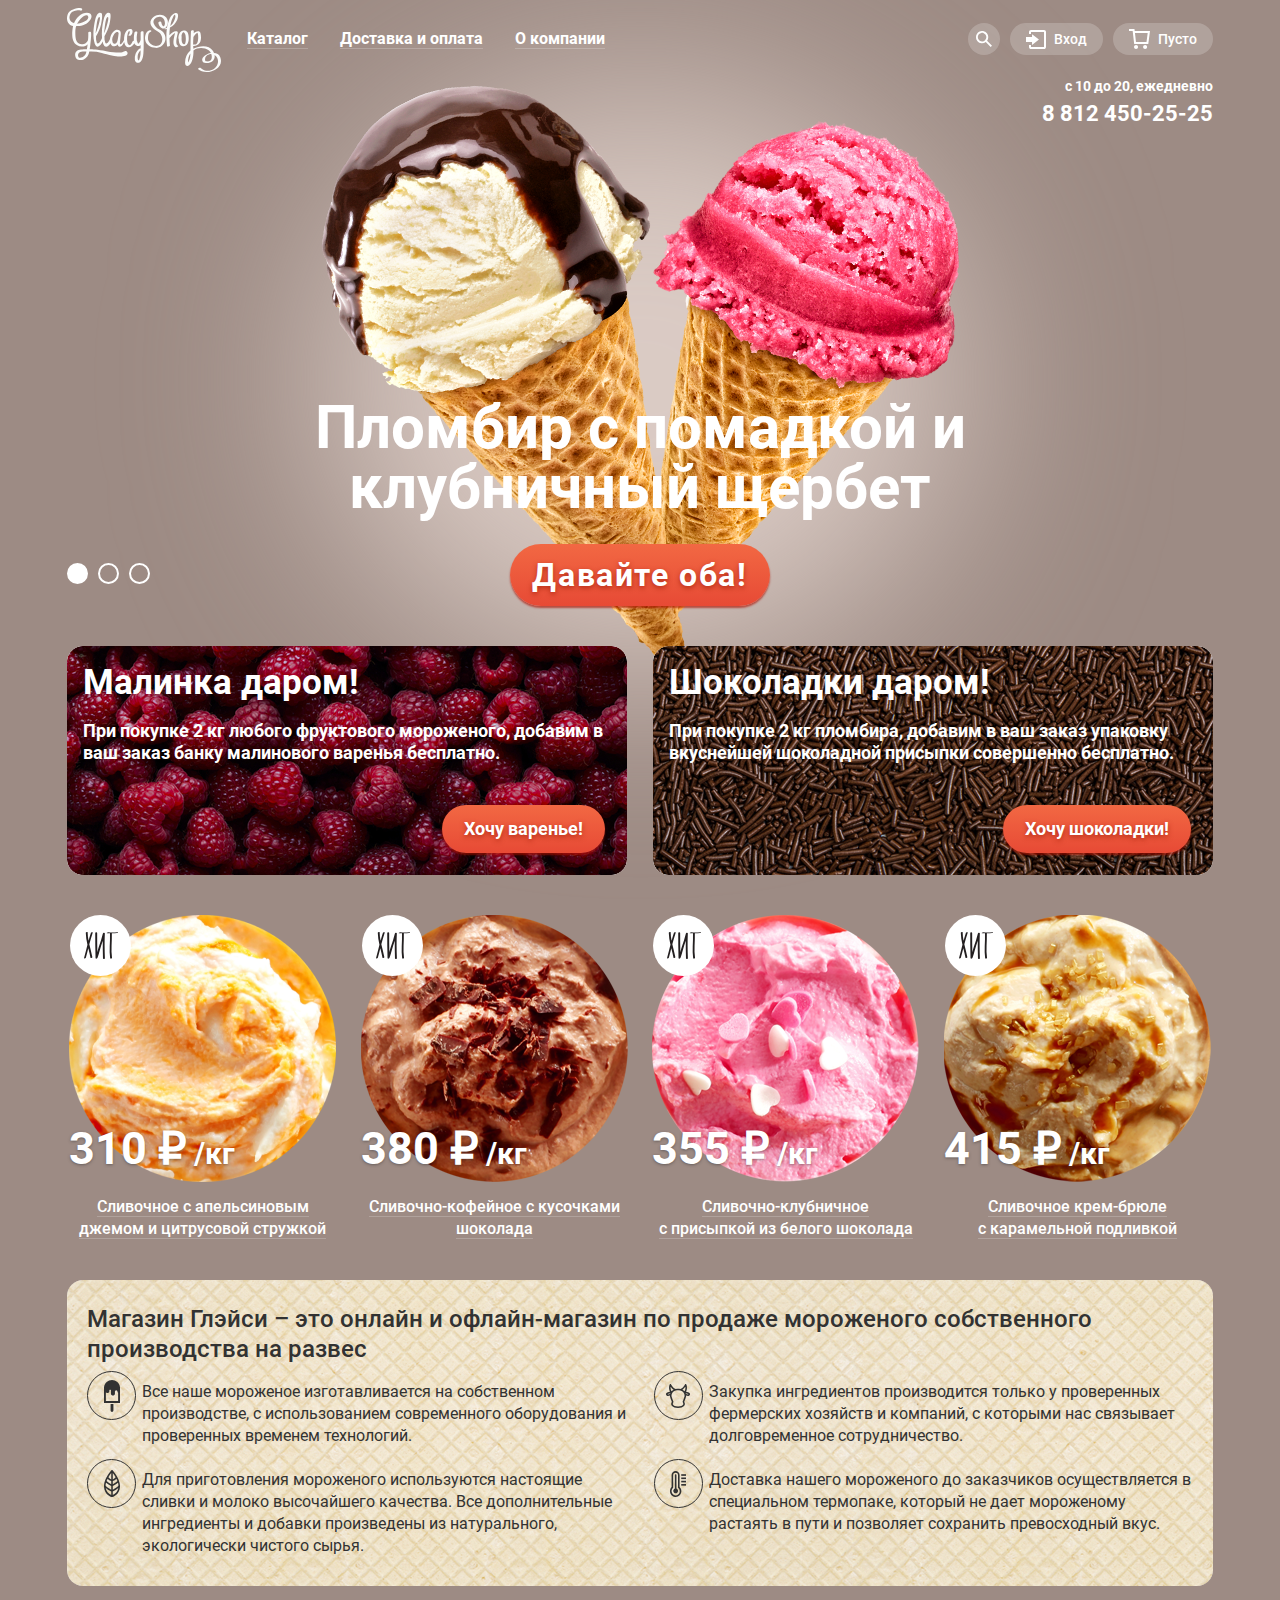
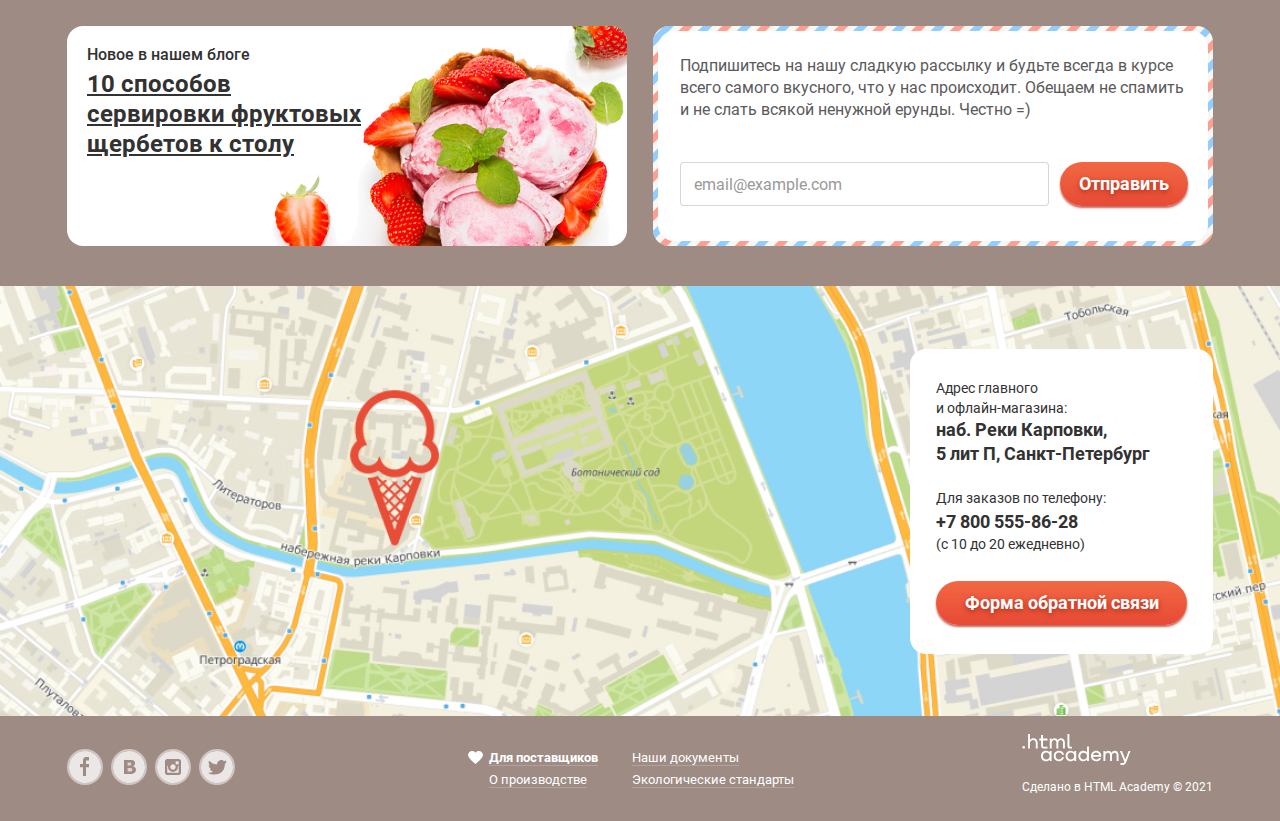
==== commit 7ed91b15: "Правки pixel perfect" ====
--- a/index.html
+++ b/index.html
@@ -285,7 +285,7 @@
 				<div class="wrapper adress__wrapper">
 					<h2 class="visually-hidden">Адрес и телефон для связи</h2>
 					<div class="address__info">
-						<p class="address__description">Адрес главного офиса и офлайн-магазина:</p>
+						<p class="address__description">Адрес главного <br/> и офлайн-магазина:</p>
 						<address class="adress__adress">наб. Реки Карповки,<br> 5 лит П, Санкт-Петербург</address>
 						<p class="address__description">Для заказов по телефону:</p>
 						<a class="address__phone link-black" href="tel:+78005558628">+7 800 555-86-28</a>
--- a/css/style.css
+++ b/css/style.css
@@ -78,6 +78,20 @@
 
 .inner-page {
 	background-color: var(--background-green);
+}
+
+.inner-page::before {
+	content: '';
+	position: absolute;
+	top: 0;
+	left: 0;
+	right: 0;
+	bottom: 0;
+	display: block;
+	width: 100%;
+	height: 100%;
+	background-image: linear-gradient(180deg, rgba(255,255,255, 0.2), rgba(255,255,255,0));
+	z-index: -1;
 }
 
 *,
@@ -467,7 +481,8 @@
 }
 
 .main-header__user-navigation-button:hover,
-.main-header__user-navigation-button:focus {
+.main-header__user-navigation-button:focus,
+.cart__button--full {
 	color: var(--basic-black);
 	background-color: var(--basic-white);
 }
@@ -911,16 +926,16 @@
 	    flex-wrap: wrap;
 	margin: 0 -10px;
 	margin-top: -5px;
-	margin-bottom: -30px;
+	margin-bottom: -20px;
 }
 
 .catalog__pagination {
-	margin-top: 80px;
+	margin-top: 65px;
 }
 
 .catalog__item {
 	width: 25%;
-	margin-bottom: 30px;
+	margin-bottom: 20px;
 }
 
 .product {
@@ -1006,7 +1021,7 @@
 	-webkit-box-ordinal-group: 2;
 	    -ms-flex-order: 1;
 	        order: 1;
-	padding: 0 5px;
+	padding: 0 2px;
 	text-align: center;
 	font-weight: 500;
 	font-size: 16px;
@@ -1151,8 +1166,8 @@
 	height: 100%;
 	background-color: var(--basic-white);
 	border-radius: 16px;
-	padding-top: 29px;
-	padding-left: 20px;
+	padding-top: 24px;
+	padding-left: 22px;
 	padding-bottom: 35px;
 	padding-right: 16px;
 	-webkit-box-sizing: border-box;
@@ -1175,7 +1190,7 @@
 	font-size: 16px;
 	line-height: 22px;
 	color: var(--basic-dark);
-	padding-bottom: 47px;
+	padding-bottom: 41px;
 }
 
 .subscription__form {
@@ -1212,7 +1227,6 @@
 }
 
 .address__description {
-	max-width: 155px;
 	font-size: 14px;
 	line-height: 20px;
 }
@@ -1222,7 +1236,7 @@
 	font-size: 18px;
 	line-height: 24px;
 	font-style: normal;
-	padding-bottom: 30px;
+	padding-bottom: 22px;
 }
 
 .address__description-time {
@@ -1380,7 +1394,7 @@
 }
 
 .pagination-list__item:not(:last-child) {
-	margin-right: 8px;
+	margin-right: 6px;
 }
 
 .pagination-list__link {
@@ -1401,6 +1415,7 @@
 
 .pagination-list__link--prev,
 .pagination-list__link--next {
+	width: 13px;
 	background-image: url('../img/icons/catalog-icons/arrow-right.svg');
 	background-size: 8px 12px;
 	background-repeat: no-repeat;
@@ -1444,7 +1459,7 @@
 	display: -webkit-box;
 	display: -ms-flexbox;
 	display: flex;
-
+	margin-top: -30px;
 }
 
 .breadcrumbs__link {
@@ -1453,7 +1468,7 @@
 	line-height: 16px;
 	color: var(--basic-white);
 	text-decoration: none;
-	margin-right: 8px;
+	margin-right: 6px;
 }
 
 .breadcrumbs__item:not(:last-child)::after {
@@ -1462,7 +1477,7 @@
 	width: 6px;
 	height: 6px;
 	background-image: url("../img/icons/catalog-icons/double-arrow.svg");
-	margin-right: 8px;
+	margin-right: 7px;
 }
 
 .catalog-section {
@@ -1470,8 +1485,8 @@
 }
 
 .title {
-	margin-top: 10px;
-	margin-bottom: 30px;
+	margin-top: 0;
+	margin-bottom: 26px;
 	font-size: 35px;
 	font-weight: 700;
 	line-height: 41px;
@@ -1543,7 +1558,7 @@
 
 .range__controls {
 	position: absolute;
-	top: 50%;
+	top: 43%;
 	left: 21px;
 	right: 21px;
 }
@@ -1704,7 +1719,7 @@
 }
 
 .filter__fieldset--checkbox {
-	margin-top: 15px;
+	margin-top: 13px;
 }
 
 .filter__checkbox-list {
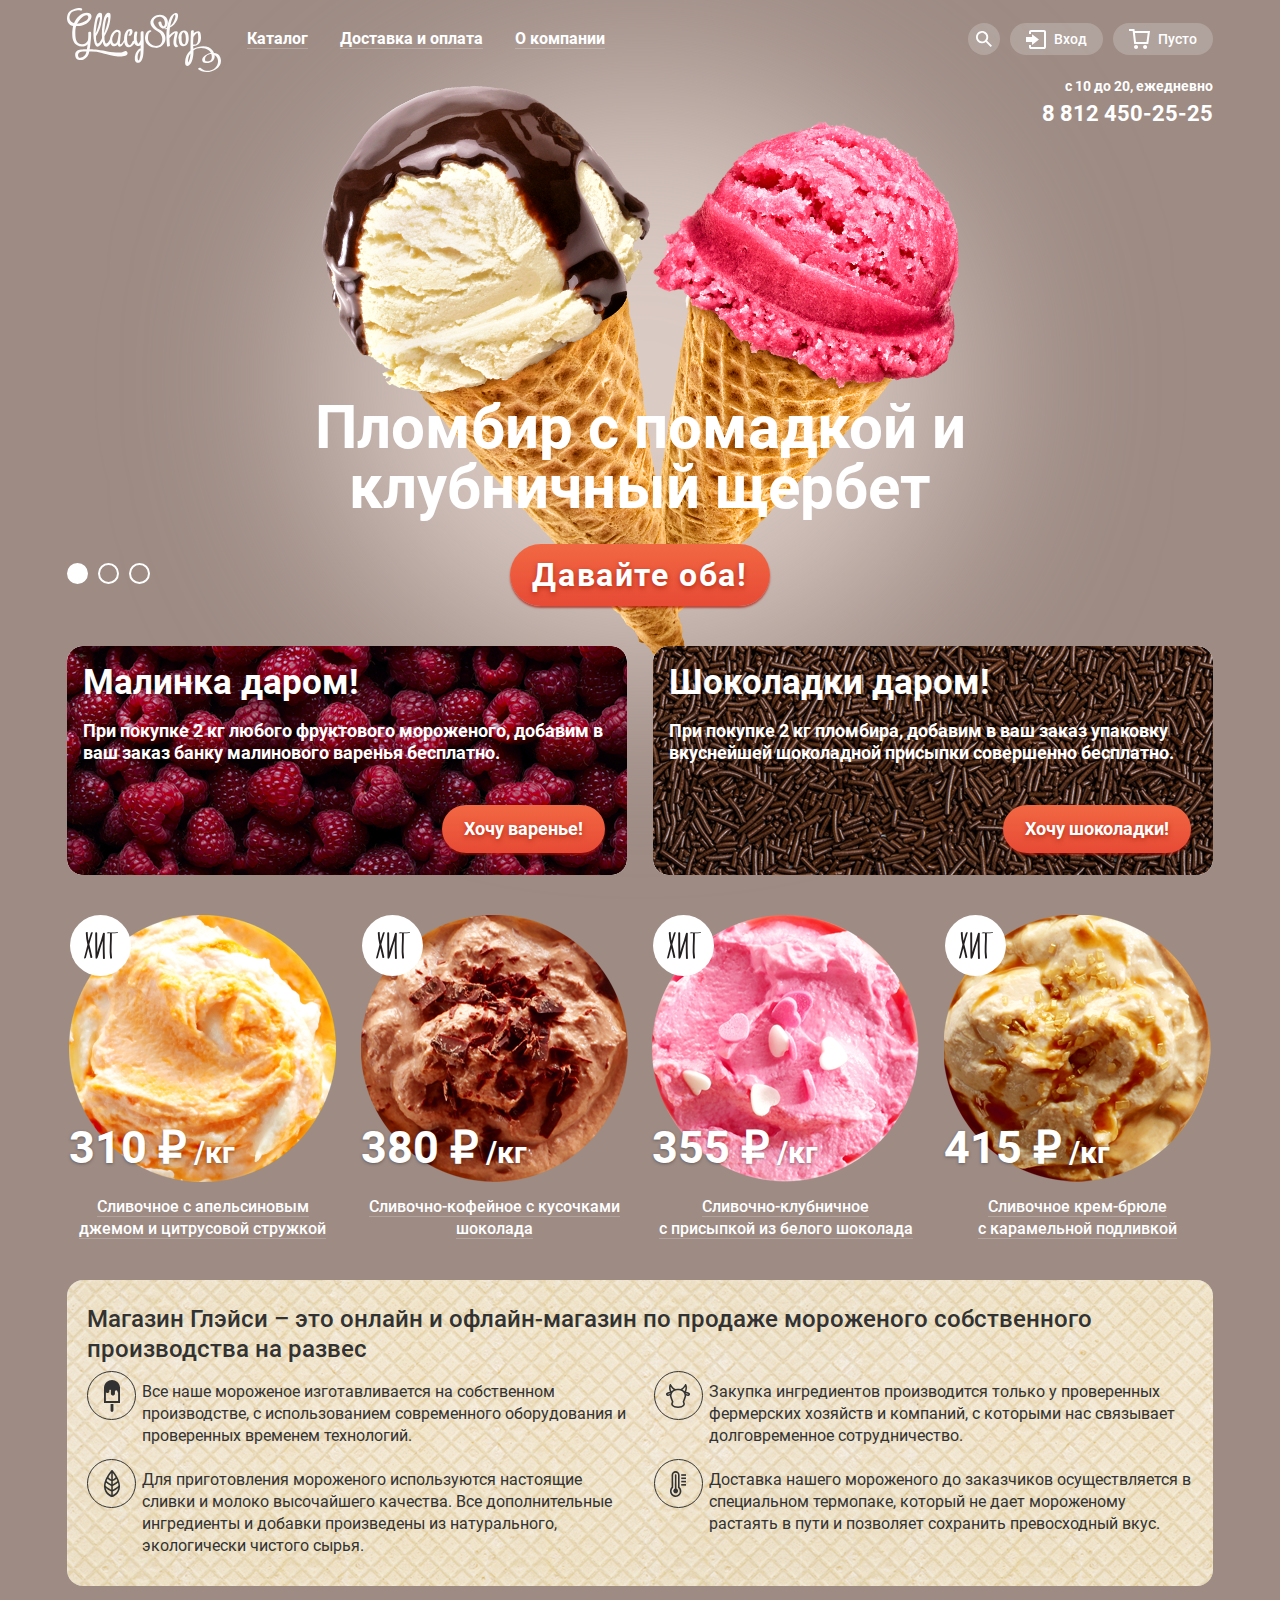
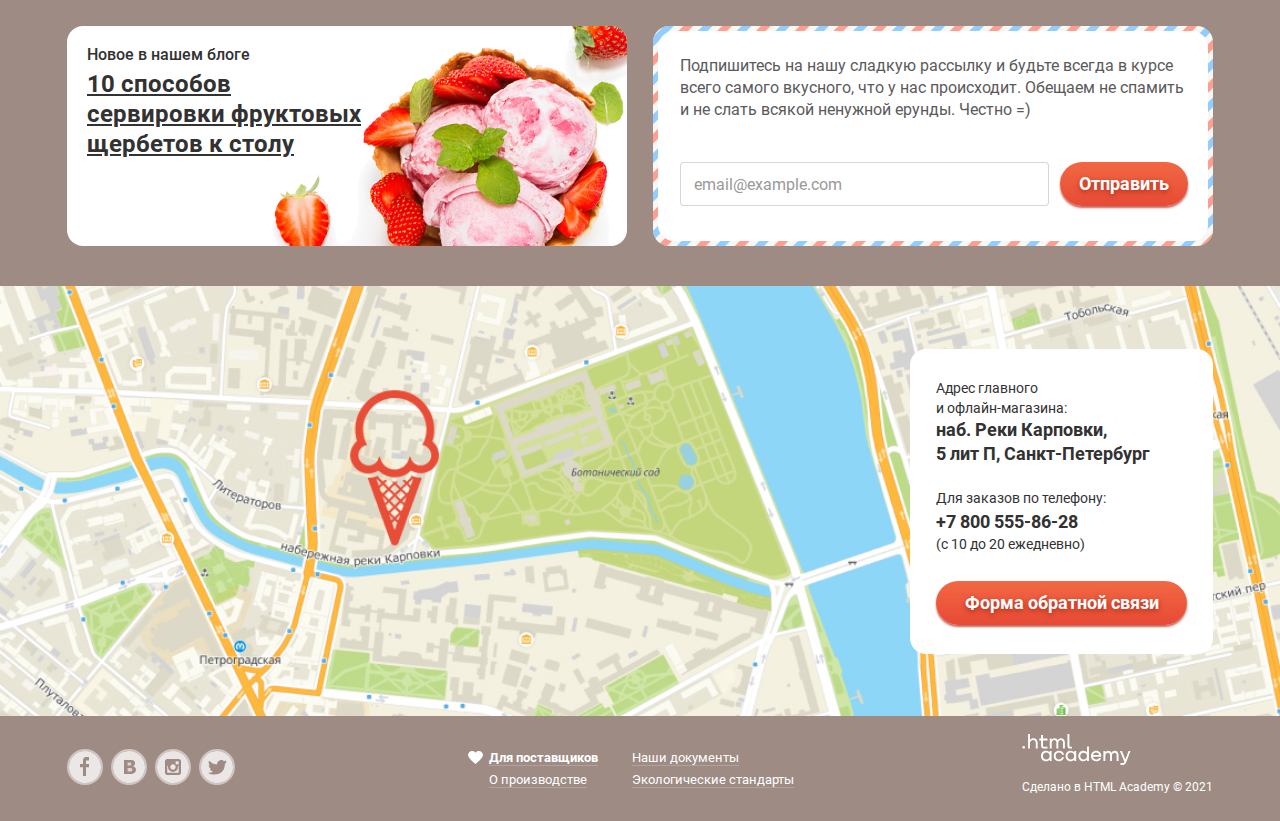
==== commit d09d2b31: "Каталог правки по фильтру" ====
--- a/index.html
+++ b/index.html
@@ -183,7 +183,7 @@
 								<a class="product__image" href="#">
 									<img src="img/catalog_ice-cream_1.png" alt="Белое мороженое с оранжевым апельсиновым джемом" width="267" height="267">
 								</a>
-								<p class="product__price">310 ₽<small> /кг</small></p>
+								<p class="product__price">310  ₽<small> /кг</small></p>
 							</div>
 							<button class="button product__button button--font-medium" type="button">Быстрый просмотр</button>
 						</li>
@@ -196,7 +196,7 @@
 								<a class="product__image" href="#">
 									<img src="img/catalog_ice-cream_2.png" alt="Шоколадное мороженное с шоколадной стружкой" width="267" height="267">
 								</a>
-								<p class="product__price">380 ₽<small> /кг</small></p>
+								<p class="product__price">380  ₽<small> /кг</small></p>
 							</div>
 							<button class="button product__button button--font-medium" type="button">Быстрый просмотр</button>
 						</li>
@@ -209,7 +209,7 @@
 								<a class="product__image" href="#">
 									<img src="img/catalog_ice-cream_3.png" alt="Розовое клубничное мороженое с посыпкой из сахарных сердечек" width="267" height="267">
 								</a>
-								<p class="product__price">355 ₽<small> /кг</small></p>
+								<p class="product__price">355  ₽<small> /кг</small></p>
 							</div>
 							<button class="button product__button button--font-medium" type="button">Быстрый просмотр</button>
 						</li>
@@ -222,7 +222,7 @@
 								<a class="product__image" href="#">
 									<img src="img/catalog_ice-cream_4.png" alt="Крем-брюле с карамельной подливкой" width="267" height="267">
 								</a>
-								<p class="product__price">415 ₽<small> /кг</small></p>
+								<p class="product__price">415  ₽<small> /кг</small></p>
 							</div>
 							<button class="button product__button button--font-medium" type="button">Быстрый просмотр</button>
 						</li>
--- a/css/style.css
+++ b/css/style.css
@@ -1032,11 +1032,11 @@
 
 .product__info {
 	position: relative;
+	margin-bottom: 14px;
 }
 
 .product__image {
 	display: block;
-	margin-bottom: 14px;
 }
 
 .product__image img {
@@ -1045,7 +1045,8 @@
 
 .product__price {
 	position: absolute;
-	bottom: 25px;
+	left: 0;
+	bottom: 12px;
 	font-weight: 700;
 	font-size: 45px;
 	line-height: 45px;
@@ -1498,7 +1499,8 @@
 	display: flex;
 	-ms-flex-wrap: wrap;
 	    flex-wrap: wrap;
-	min-width: 869px;
+	justify-content: space-between;
+	width: 869px;
 	margin-bottom: 40px;
 
 }
@@ -1543,10 +1545,6 @@
 	color: var(--basic-black);
 }
 
-.filter__fieldset--price {
-	margin: 0 15px;
-}
-
 .range {
 	position: relative;
 	width: 218px;
@@ -1636,7 +1634,9 @@
 	width: 425px;
 	height: 36px;
 	border-radius: 20px;
-	padding: 7px 15px;
+	padding: 7px;
+	padding-left: 14px;
+	padding-right: 18px;
 	background-color: rgba(255, 255, 255, 0.2);
 	border: none;
 	-webkit-appearance: none;
@@ -1735,7 +1735,9 @@
 	width: 711px;
 	height: 36px;
 	border-radius: 20px;
-	padding: 8px 16px;
+	padding: 8px;
+	padding-left: 14px;
+	padding-right: 20px;
 	background-color: rgba(255, 255, 255, 0.2);
 	border: none;
 	-webkit-appearance: none;
@@ -1756,6 +1758,7 @@
 	-webkit-box-align: center;
 	    -ms-flex-align: center;
 	        align-items: center;
+	padding-left: 32px;
 	font-size: 16px;
 	line-height: 18px;
 	font-weight: 500;
@@ -1763,10 +1766,12 @@
 
 .checkbox__text::before {
 	content: "";
+	position: absolute;
+	top: 0;
+	left: 0;
 	display: block;
 	width: 24px;
 	height: 20px;
-	margin-right: 8px;
 	background-repeat: no-repeat;
 	opacity: 0.8;
 }
@@ -1793,7 +1798,6 @@
 	width: 144px;
 	height: 36px;
 	padding: 6px;
-	margin-left: 15px;
 	margin-top: auto;
 	font-size: 16px;
 	line-height: 18px;
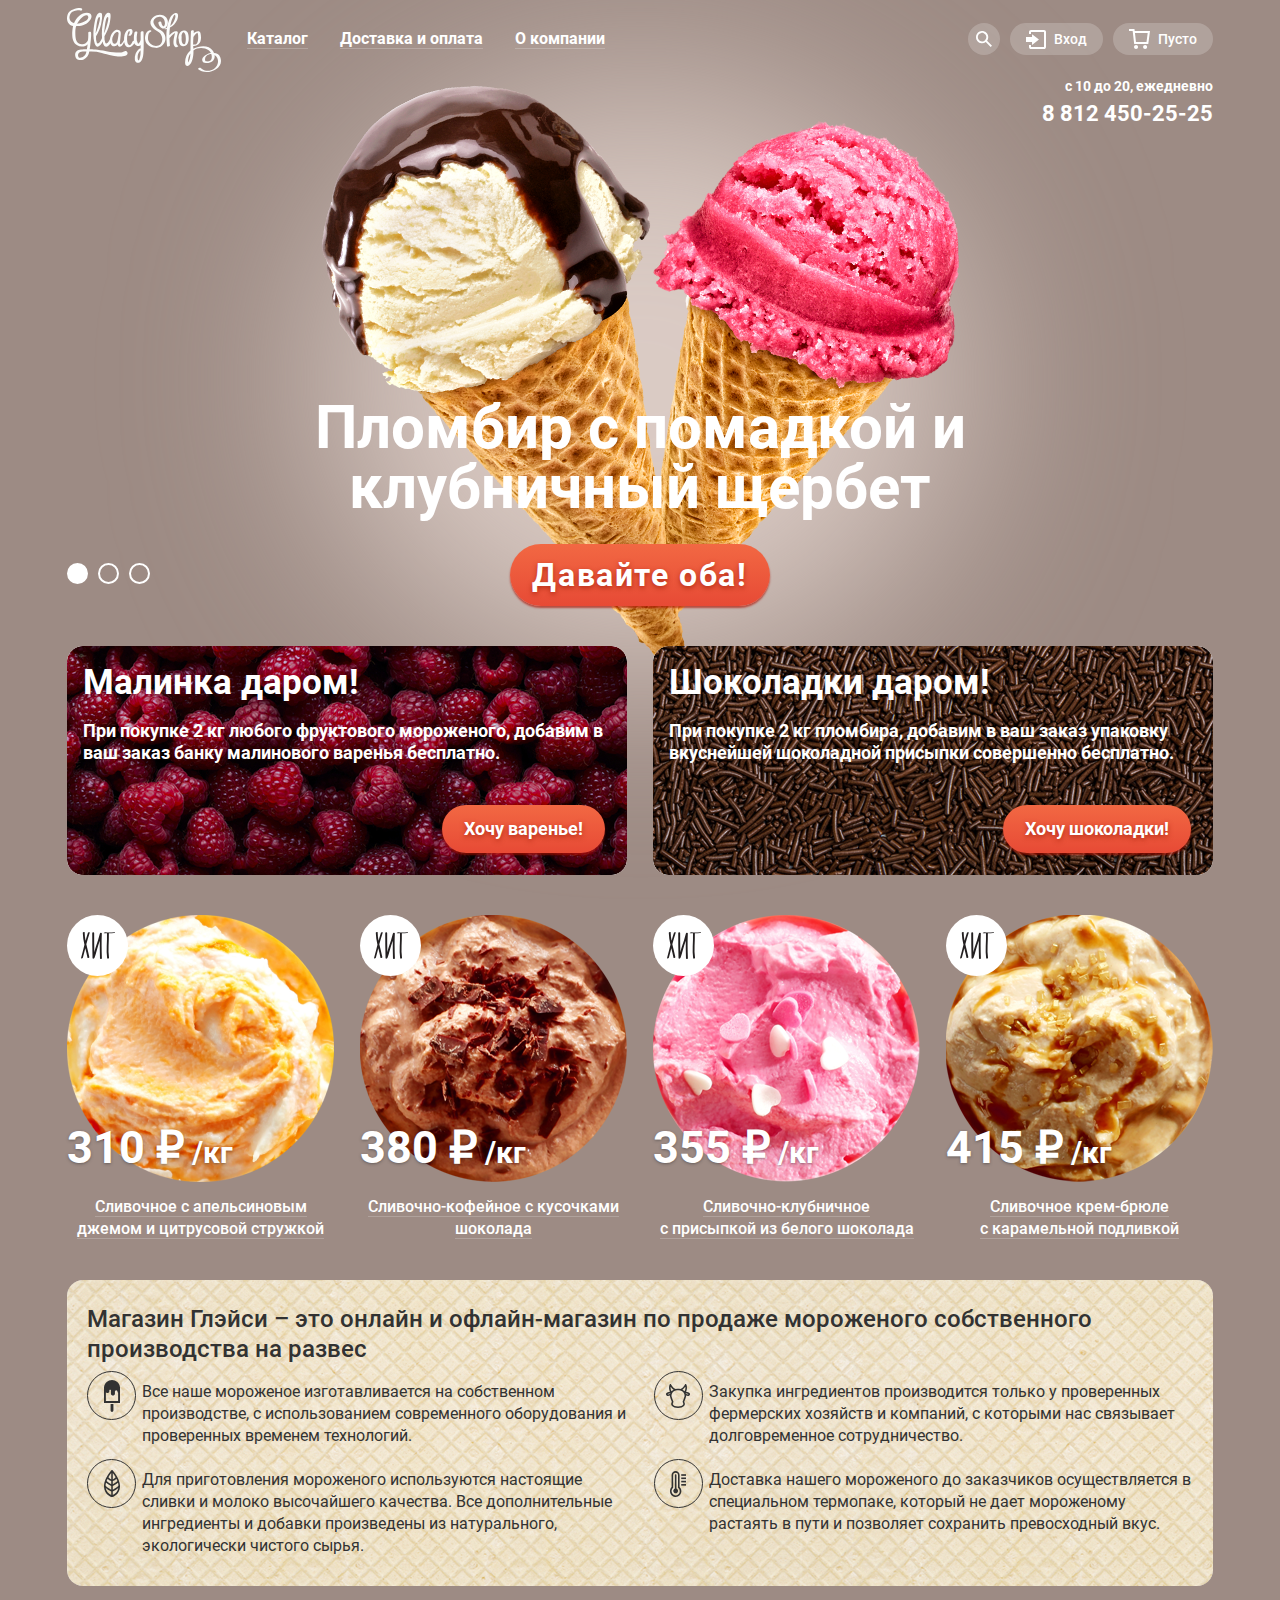
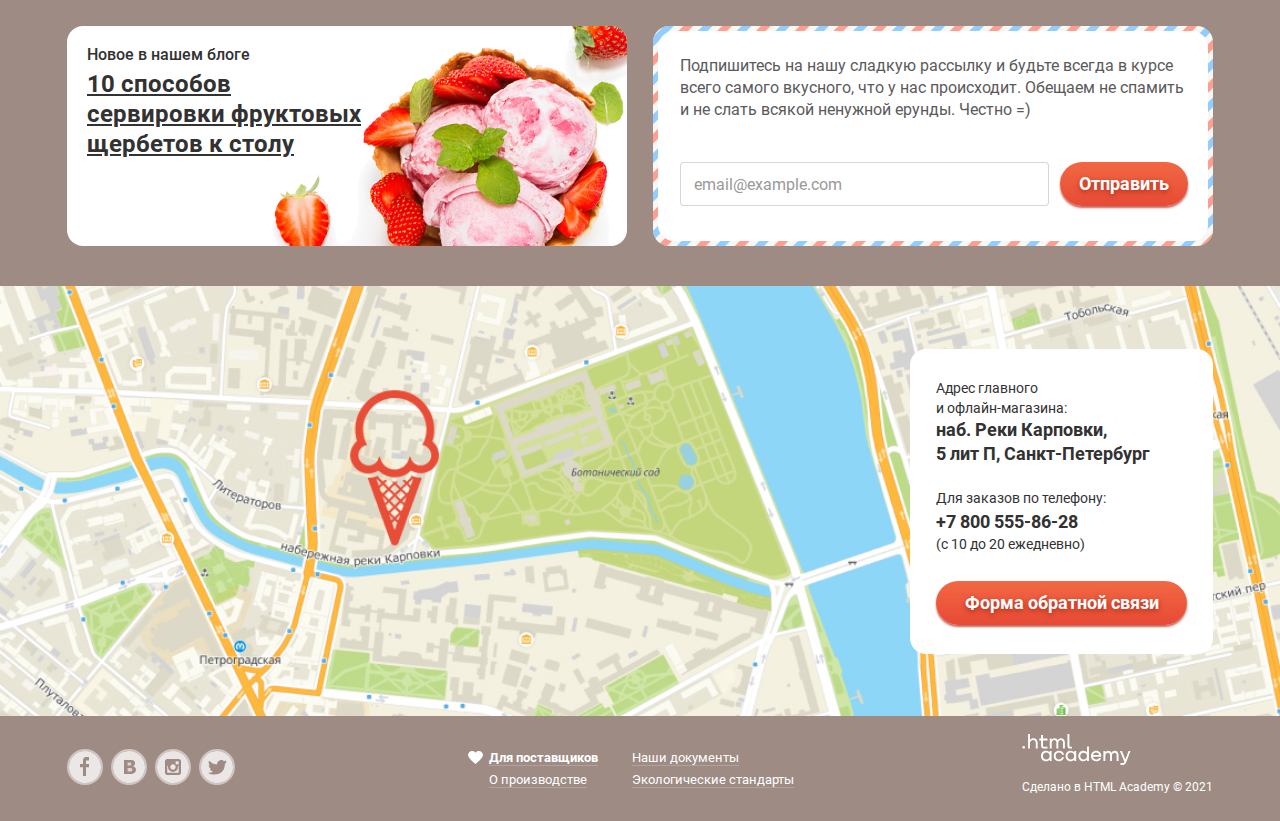
==== commit 34c6b679: "pixel perfect" ====
--- a/index.html
+++ b/index.html
@@ -183,7 +183,7 @@
 								<a class="product__image" href="#">
 									<img src="img/catalog_ice-cream_1.png" alt="Белое мороженое с оранжевым апельсиновым джемом" width="267" height="267">
 								</a>
-								<p class="product__price">310  ₽<small> /кг</small></p>
+								<p class="product__price">310 &#8381;<small> /кг</small></p>
 							</div>
 							<button class="button product__button button--font-medium" type="button">Быстрый просмотр</button>
 						</li>
@@ -196,7 +196,7 @@
 								<a class="product__image" href="#">
 									<img src="img/catalog_ice-cream_2.png" alt="Шоколадное мороженное с шоколадной стружкой" width="267" height="267">
 								</a>
-								<p class="product__price">380  ₽<small> /кг</small></p>
+								<p class="product__price">380 &#8381;<small> /кг</small></p>
 							</div>
 							<button class="button product__button button--font-medium" type="button">Быстрый просмотр</button>
 						</li>
@@ -209,7 +209,7 @@
 								<a class="product__image" href="#">
 									<img src="img/catalog_ice-cream_3.png" alt="Розовое клубничное мороженое с посыпкой из сахарных сердечек" width="267" height="267">
 								</a>
-								<p class="product__price">355  ₽<small> /кг</small></p>
+								<p class="product__price">355 &#8381;<small> /кг</small></p>
 							</div>
 							<button class="button product__button button--font-medium" type="button">Быстрый просмотр</button>
 						</li>
@@ -222,7 +222,7 @@
 								<a class="product__image" href="#">
 									<img src="img/catalog_ice-cream_4.png" alt="Крем-брюле с карамельной подливкой" width="267" height="267">
 								</a>
-								<p class="product__price">415  ₽<small> /кг</small></p>
+								<p class="product__price">415 &#8381;<small> /кг</small></p>
 							</div>
 							<button class="button product__button button--font-medium" type="button">Быстрый просмотр</button>
 						</li>
--- a/css/style.css
+++ b/css/style.css
@@ -924,7 +924,7 @@
 	display: flex;
 	-ms-flex-wrap: wrap;
 	    flex-wrap: wrap;
-	margin: 0 -10px;
+	margin: 0 -13px;
 	margin-top: -5px;
 	margin-bottom: -20px;
 }
@@ -1394,8 +1394,16 @@
 	height: 26px;
 }
 
-.pagination-list__item:not(:last-child) {
-	margin-right: 6px;
+.pagination-list__item {
+	margin-right: 4px;
+}
+
+.pagination-list__item:first-child {
+	margin-right: 10px;
+}
+
+.pagination-list__item:last-child {
+	margin-left: 10px;
 }
 
 .pagination-list__link {
@@ -1416,7 +1424,7 @@
 
 .pagination-list__link--prev,
 .pagination-list__link--next {
-	width: 13px;
+	width: 12px;
 	background-image: url('../img/icons/catalog-icons/arrow-right.svg');
 	background-size: 8px 12px;
 	background-repeat: no-repeat;
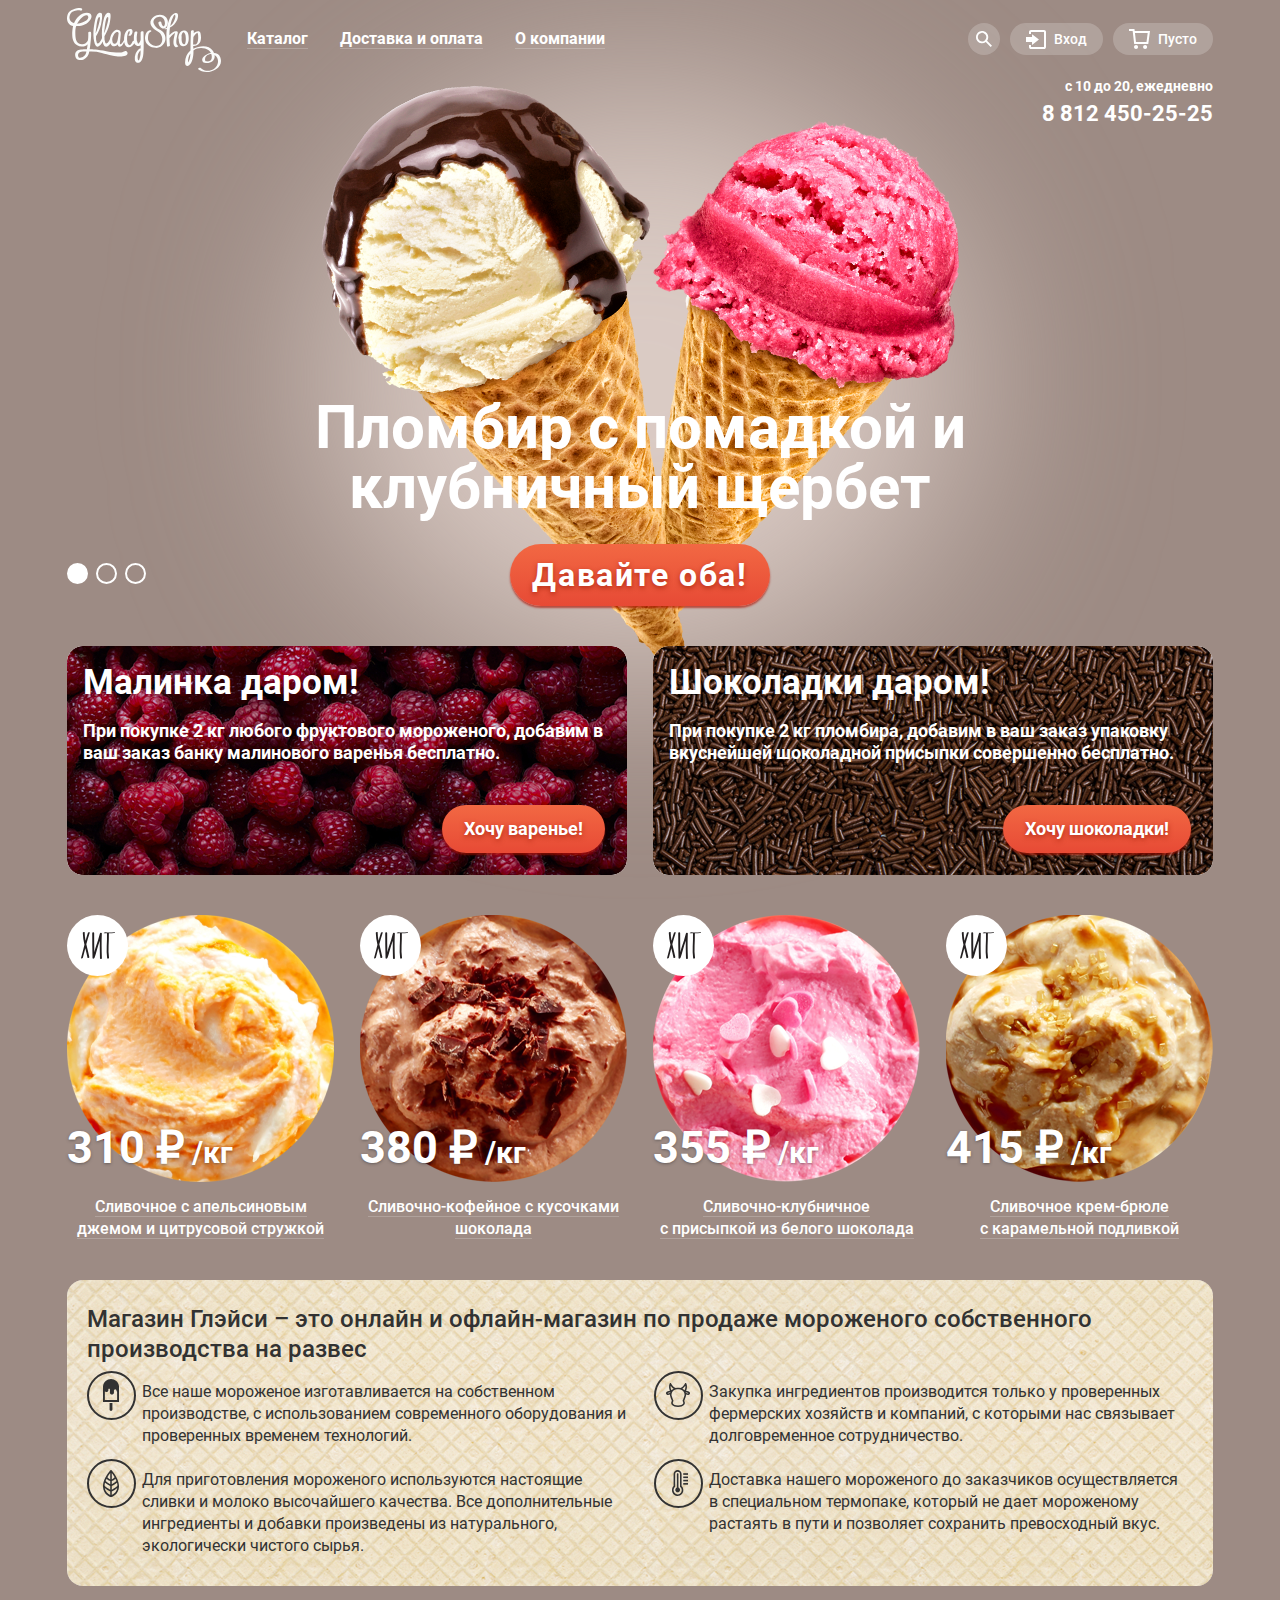
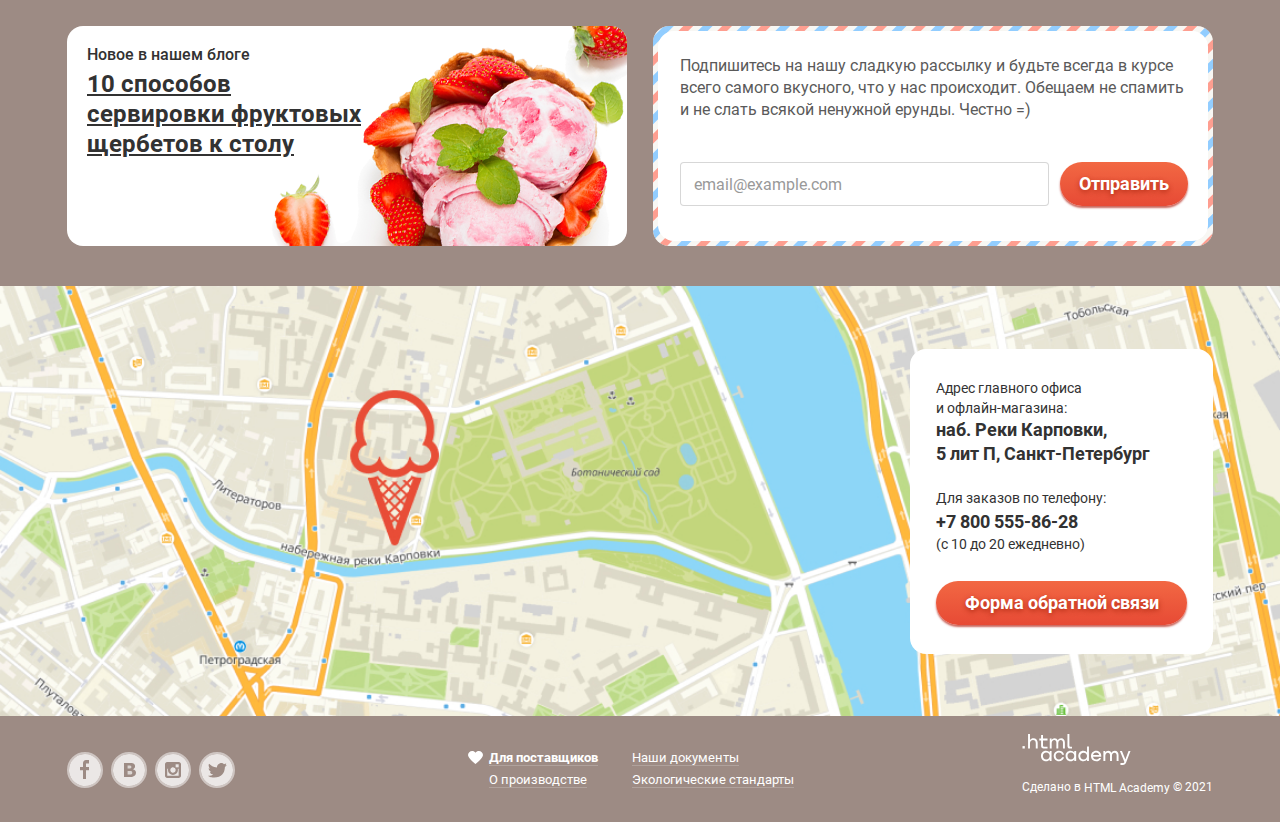
==== commit 308915b9: "Дополнительные критерии" ====
--- a/index.html
+++ b/index.html
@@ -20,14 +20,12 @@
 					</a>
 
 					<div class="main-header__bar">
-						<ul class="main-header__site-navigation">
+						<ul class="main-header__site-navigation list">
 							<li class="main-header__site-navigation-item">
 								<a class="main-header__site-navigation-link" href="catalog.html">
-									<span class="main-header__site-navigation-text">
-										Каталог
-									</span>
-								</a>
-								<ul class="main-header__site-subnavigation">
+									Каталог
+								</a>
+								<ul class="main-header__site-subnavigation list">
 									<li class="main-header__site-subnavigation-item">
 										<p class="main-header__site-subnavigation-title">Новинки</p>
 									</li>
@@ -47,21 +45,17 @@
 							</li>
 							<li class="main-header__site-navigation-item">
 								<a class="main-header__site-navigation-link" href="#">
-									<span class="main-header__site-navigation-text">
-										Доставка и оплата
-									</span>
+									Доставка и оплата
 								</a>
 							</li>
 							<li class="main-header__site-navigation-item">
 								<a class="main-header__site-navigation-link" href="#">
-									<span class="main-header__site-navigation-text">
-										О компании
-									</span>
+									О компании
 								</a>
 							</li>
 						</ul>
 
-						<ul class="main-header__user-navigation">
+						<ul class="main-header__user-navigation list">
 							<li class="main-header__user-navigation-item search">
 								<button class="main-header__user-navigation-button search__button" type="button">
 									<span class="visually-hidden">Поиск</span>
@@ -70,7 +64,8 @@
 									</svg>
 								</button>
 								<form class="search__form" action="index.html" method="post">
-									<input type="search" name="search" placeholder="Крем-брюле" class="search__field field field--modal">
+									<label for="search-field" class="visually-hidden">Начать поиск</label>
+									<input id="search-field" type="search" name="search" placeholder="Крем-брюле" class="search__field field field--modal">
 								</form>
 							</li>
 							<li class="main-header__user-navigation-item enter">
@@ -83,8 +78,11 @@
 								</button>
 
 								<form class="enter__form" action="index.html" method="post">
-									<input type="email" name="email" placeholder="email@example.com" class="enter__field field field--modal">
-									<input type="password" name="password" placeholder="......" class="enter__field field">
+									<label for="enter-email" class="visually-hidden">Ваш Email</label>
+									<input id="enter-email" type="email" name="email" placeholder="email@example.com" class="enter__field field field--modal">
+
+									<label for="enter-password" class="visually-hidden">Ваш пароль</label>
+									<input id="enter-password" type="password" name="password" placeholder="......" class="enter__field field">
 									<div class="enter__row">
 										<button class="enter__sign-in button button--font-medium" type="submit" name="button-enter">Войти</button>
 										<div class="enter__help">
@@ -121,7 +119,7 @@
 				<!-- Слайдер -->
 				<section class="slider">
 
-					<ul class="slider__list">
+					<ul class="slider__list list">
 						<li class="slider__item slide">
 							<h2 class="slider__item-description">Пломбир с помадкой и клубничный щербет</h2>
 							<div class="slider__item-image">
@@ -156,7 +154,7 @@
 				<!-- Акции -->
 				<h2 class="visually-hidden">Список акций</h2>
 				<section class="actions">
-					<ul class="actions__list">
+					<ul class="actions__list list">
 						<li class="actions__item actions__background-raspberries">
 							<h3 class="actions__item-title">Малинка даром!</h3>
 							<p class="actions__description">При покупке 2 кг любого фруктового мороженого, добавим в ваш заказ банку малинового варенья бесплатно.</p>
@@ -174,7 +172,7 @@
 				<!-- Хиты -->
 				<section class="catalog">
 					<h2 class="visually-hidden">Хиты продаж</h2>
-					<ul class="catalog__list">
+					<ul class="catalog__list list">
 						<li class="catalog__item product product--hit">
 							<a class="product__link link" href="#">
 								<span class="link__text">Сливочное с апельсиновым джемом и цитрусовой стружкой</span>
@@ -233,25 +231,21 @@
 				<!-- Преимущества -->
 					<section class="advantages advantages__background-waffle">
 						<h2 class="advantages__title">Магазин Глэйси – это онлайн и офлайн-магазин по продаже мороженого собственного производства на развес</h2>
-							<ul class="advantages__list">
+							<ul class="advantages__list list">
 								<li class="advantages__item">
 									<p class="advantages__description">Все наше мороженое изготавливается на собственном производстве, с использованием современного оборудования и проверенных временем технологий.</p>
-									<span class="advantages__icon"><img src="img/icons/ice-cream_black.svg"  width="16" height="32" alt=""></span>
 								</li>
 
 								<li class="advantages__item">
 									<p class="advantages__description">Закупка ингредиентов производится только у проверенных фермерских хозяйств и компаний, с которыми нас связывает долговременное сотрудничество.</p>
-									<span class="advantages__icon"><img src="img/icons/cow-black.svg" width="24" height="24" alt=""></span>
 								</li>
 
 								<li class="advantages__item">
 									<p class="advantages__description">Для приготовления мороженого используются настоящие сливки и молоко высочайшего качества. Все дополнительные ингредиенты и добавки произведены из натурального, экологически чистого сырья.</p>
-									<span class="advantages__icon"><img src="img/icons/leaf_black.svg" width="16" height="27" alt=""></span>
 								</li>
 
 								<li class="advantages__item">
-									<p class="advantages__description">Доставка нашего мороженого до заказчиков осуществляется в специальном термопаке, который не дает мороженому растаять в пути и позволяет сохранить превосходный вкус.</p>
-									<span class="advantages__icon"><img src="img/icons/thermometer.svg" width="16" height="26" alt=""></span>
+									<p class="advantages__description">Доставка нашего мороженого до заказчиков осуществляется <br>в специальном термопаке, который не дает мороженому растаять в пути и позволяет сохранить превосходный вкус.</p>
 								</li>
 							</ul>
 					</section>
@@ -271,7 +265,9 @@
 
 							<p class="subscription__description">Подпишитесь на нашу сладкую рассылку и будьте всегда в курсе всего самого вкусного, что у нас происходит. Обещаем не спамить и не слать всякой ненужной ерунды. Честно =)</p>
 							<form class="subscription__form" action="https://echo.htmlacademy.ru/courses" method="post">
-								<input class="subscription__field email field" type="email" name="mail" placeholder="email@example.com">
+								<label for="subscription-email" class="visually-hidden">Ваш email</label>
+								<input id="subscription-email" class="subscription__field email field" type="email" name="mail" placeholder="email@example.com">
+
 								<input class="subscription__button button button--font-small" type="submit" value="Отправить">
 							</form>
 						</div>
@@ -285,12 +281,12 @@
 				<div class="wrapper adress__wrapper">
 					<h2 class="visually-hidden">Адрес и телефон для связи</h2>
 					<div class="address__info">
-						<p class="address__description">Адрес главного <br/> и офлайн-магазина:</p>
+						<p class="address__description">Адрес главного офиса<br/> и офлайн-магазина:</p>
 						<address class="adress__adress">наб. Реки Карповки,<br> 5 лит П, Санкт-Петербург</address>
 						<p class="address__description">Для заказов по телефону:</p>
 						<a class="address__phone link-black" href="tel:+78005558628">+7 800 555-86-28</a>
 						<p class="address__description address__description-time">(с 10 до 20 ежедневно)</p>
-						<button class="address__button button button--font-very-small"  type="button">Форма обратной связи</button>
+						<a href="#" class="address__button button button--font-very-small">Форма обратной связи</a>
 					</div>
 				</div>
 			</section>
@@ -303,7 +299,7 @@
 				<div class="wrapper page-footer__wrapper">
 				<!-- Соцсети -->
 				<h2 class="visually-hidden">Наши контакты в социальных сетях</h2>
-				<ul class="page-footer__column page-footer__column-socials socials">
+				<ul class="page-footer__column page-footer__column-socials socials list">
 					<li class="socials__item">
 						<a class="socials__link" href="#">
 							<img class="socials__icon" src="img/icons/facebook.svg" alt="Фейсбук" width="32" height="32">
@@ -330,7 +326,7 @@
 					</li>
 				</ul>
 				<!-- /Соцсети -->
-				<ul class="page-footer__column footer-nav">
+				<ul class="page-footer__column footer-nav list">
 					<li class="footer-nav__item">
 						<a class="footer-nav__link footer-nav__link--heart link" href="#">
 							<span class="link__text">Для поставщиков</span>
@@ -371,9 +367,15 @@
 
 				<p class="popup__title">Мы обязательно вам ответим!</p>
 				<form class="feedback" action="index.html" method="post">
-					<input type="text" name="feedback-name" placeholder="Имя Фамилия" class="feedback__field field">
-					<input type="email" name="feedback-email" placeholder="email@example.com" class="feedback__field field">
-					<textarea name="comment" rows="6" cols="35" placeholder="В свободной форме" class="feedback__textarea field field--textarea"></textarea>
+					<label for="feedback-name" class="visually-hidden">Ваше Имя</label>
+					<input id="feedback-name" type="text" name="feedback-name" placeholder="Имя Фамилия" class="feedback__field field">
+
+					<label for="feedback-email" class="visually-hidden">Ваш Email</label>
+					<input id="feedback-email" type="email" name="feedback-email" placeholder="email@example.com" class="feedback__field field">
+
+					<label for="feedback-comment" class="visually-hidden">Ваш комментарий</label>
+					<textarea id="feedback-comment" name="comment" rows="6" cols="35" placeholder="В свободной форме" class="feedback__textarea field field--textarea"></textarea>
+
 					<input class="feedback__button button button--font-medium" type="submit" name="feedback-submit" value="Отправить">
 				</form>
 			</div>
--- a/css/style.css
+++ b/css/style.css
@@ -39,7 +39,7 @@
 }
 
 :root {
-  --basic-black:#323232;
+  --basic-black: #323232;
   --basic-dark: #5A5A5A;
   --basic-white: #FFFFFF;
   --background-beige: #9D8B84;
@@ -103,7 +103,7 @@
 	margin: 0;
 }
 
-ul {
+.list {
 	list-style: none;
 }
 
@@ -131,7 +131,7 @@
 .slider-controls__button {
 	width: 21px;
 	height: 21px;
-	margin-right: 6px;
+	margin-right: 4px;
 	background-color: transparent;
 	border: 2px solid var(--basic-white);
 	border-radius: 50%;
@@ -162,6 +162,7 @@
 .link,
 .link-black {
 	display: inline-block;
+	vertical-align: middle;
 	text-decoration: none;
 }
 
@@ -229,6 +230,7 @@
 	border-radius: 70px;
 	border: none;
 	display: inline-block;
+	vertical-align: middle;
 	cursor: pointer;
 	-webkit-box-shadow: 0 2px 2px rgba(172, 16, 0, 0.64);
 	        box-shadow: 0 2px 2px rgba(172, 16, 0, 0.64);
@@ -239,7 +241,6 @@
 	background: -o-linear-gradient(top, #f26843, #e74a35);
 	background: linear-gradient(to bottom, #f26843, #e74a35);
 	text-align: center;
-	vertical-align: top;
 }
 
 .button:hover {
@@ -329,7 +330,9 @@
 	    flex-wrap: wrap;
 }
 
-.main-header__site-navigation-link:not(.is-active):not(:hover):not(:focus):not(:active) .main-header__site-navigation-text {
+.main-header__site-navigation-link:not(.is-active):not(:hover):not(:focus):not(:active)::after {
+	content: '';
+	display: block;
 	border-bottom: 1px solid rgba(255, 255, 255, 0.2);
 }
 
@@ -555,12 +558,12 @@
 
 .field:hover {
 	border-width: 2px;
-	padding: 12px 14px;
+	padding: 12px;
 }
 
 .field:focus {
 	border: 2px solid rgba(46, 136, 228, 0.52);
-	padding: 12px 14px;
+	padding: 12px;
 	outline: none;
 }
 
@@ -702,6 +705,7 @@
 	        flex-grow: 1;
 	margin: 0 13px;
 	display: inline-block;
+	vertical-align: middle;
 	text-decoration: none;
 	color: var(--basic-black);
 }
@@ -737,10 +741,8 @@
 	font-weight: 700;
 }
 
-.cart__order-button {
-	display: inline-block;
-	padding: 14px 15px;
-	line-height: 16px;
+.cart__order-buttion {
+	padding: 10px 15px;
 }
 
 .main-header__user-navigation {
@@ -768,6 +770,7 @@
 
 .main-header__phone {
 	display: inline-block;
+	vertical-align: top;
 	margin-top: 8px;
 	font-size: 22px;
 	line-height: 24px;
@@ -851,7 +854,7 @@
 
 .actions__background-raspberries {
 	width: 560px;
-	height: 229px;
+	min-height: 229px;
 	background-image: url(../img/background/raspberry-background.jpg);
 	border-radius: 16px;
 	background-color: var(--raspberry-background);
@@ -896,9 +899,11 @@
 	padding: 16px;
 	padding-bottom: 22px;
 	padding-right: 22px;
+	background-size: cover;
 }
 
 .actions__description {
+	margin-bottom: 10px;
 	font-weight: bold;
 	font-size: 18px;
 	line-height: 22px;
@@ -1073,28 +1078,6 @@
 }
 
 
-.advantages__icon {
-	display: -webkit-box;
-	display: -ms-flexbox;
-	display: flex;
-	-webkit-box-pack: center;
-	    -ms-flex-pack: center;
-	        justify-content: center;
-	-webkit-box-align: center;
-	    -ms-flex-align: center;
-	        align-items: center;
-	width: 49px;
-	height: 49px;
-	border: 1px solid var(--basic-black);
-	border-radius: 50%;
-	-ms-flex-negative: 0;
-	    flex-shrink: 0;
-	-webkit-box-ordinal-group: 0;
-	    -ms-flex-order: -1;
-	        order: -1;
-	margin-right: 6px;
-}
-
 .advantages__title {
 	font-weight: 500;
 	font-size: 24px;
@@ -1109,18 +1092,46 @@
 	display: flex;
 }
 
+.advantages__item::before {
+	content: '';
+	display: block;
+	flex-shrink: 0;
+	width: 49px;
+	height: 49px;
+	margin-right: 6px;
+	background-size: contain;
+	background-repeat: no-repeat;
+}
+
+.advantages__item:first-child::before {
+	background-image: url('../img/icons/ice-cream_black.svg');
+}
+
+.advantages__item:nth-child(2)::before {
+	background-image: url('../img/icons/cow-black.svg');
+}
+
+.advantages__item:nth-child(3)::before {
+	background-image: url('../img/icons/leaf_black.svg');
+}
+
+.advantages__item:nth-child(4)::before {
+	background-image: url('../img/icons/thermometer.svg');
+}
+
+
 .advantages__background-waffle {
 	width: 1146px;
-	height: 306px;
+	min-height: 306px;
 	background-image: url(../img/background/waffle-background.jpg);
 	background-repeat: no-repeat;
+	background-size: cover;
 	border-radius: 16px;
 	background-color: var(--waffle-background);
 }
 
 .advantages__description {
 	padding-top: 10px;
-	font-weight: normal;
 	font-size: 16px;
 	line-height: 22px;
 	color: var(--basic-black);
@@ -1177,7 +1188,7 @@
 
 .subscription {
 	width: 560px;
-	height: 220px;
+	min-height: 220px;
 	background-image: url(../img/background/subscription-background.jpg);
 	border-radius: 16px;
 	padding: 5px;
@@ -1297,6 +1308,7 @@
 
 .socials__link {
 	display: inline-block;
+	vertical-align: top;
 	width: 36px;
 	height: 36px;
 	border: 2px solid rgba(255, 255, 255, 0.5);
@@ -1404,10 +1416,12 @@
 
 .pagination-list__item:last-child {
 	margin-left: 10px;
+	margin-right: 0;
 }
 
 .pagination-list__link {
 	display: inline-block;
+	vertical-align: middle;
 	text-align: center;
 	width: 26px;
 	height: 26px;
@@ -1483,6 +1497,7 @@
 .breadcrumbs__item:not(:last-child)::after {
 	content: "";
 	display: inline-block;
+	vertical-align: middle;
 	width: 6px;
 	height: 6px;
 	background-image: url("../img/icons/catalog-icons/double-arrow.svg");
@@ -1633,6 +1648,7 @@
 	display: -webkit-box;
 	display: -ms-flexbox;
 	display: flex;
+	flex-wrap: wrap;
 	-webkit-box-pack: justify;
 	    -ms-flex-pack: justify;
 	        justify-content: space-between;
@@ -1640,7 +1656,7 @@
 	    -ms-flex-align: center;
 	        align-items: center;
 	width: 425px;
-	height: 36px;
+	min-height: 36px;
 	border-radius: 20px;
 	padding: 7px;
 	padding-left: 14px;
@@ -1734,6 +1750,7 @@
 	display: -webkit-box;
 	display: -ms-flexbox;
 	display: flex;
+	flex-wrap: wrap;
 	-webkit-box-pack: justify;
 	    -ms-flex-pack: justify;
 	        justify-content: space-between;
@@ -1741,7 +1758,7 @@
 	    -ms-flex-align: center;
 	        align-items: center;
 	width: 711px;
-	height: 36px;
+	min-height: 36px;
 	border-radius: 20px;
 	padding: 8px;
 	padding-left: 14px;
@@ -1803,6 +1820,7 @@
 
 .filter__submit {
 	display: inline-block;
+	vertical-align: middle;
 	width: 144px;
 	height: 36px;
 	padding: 6px;
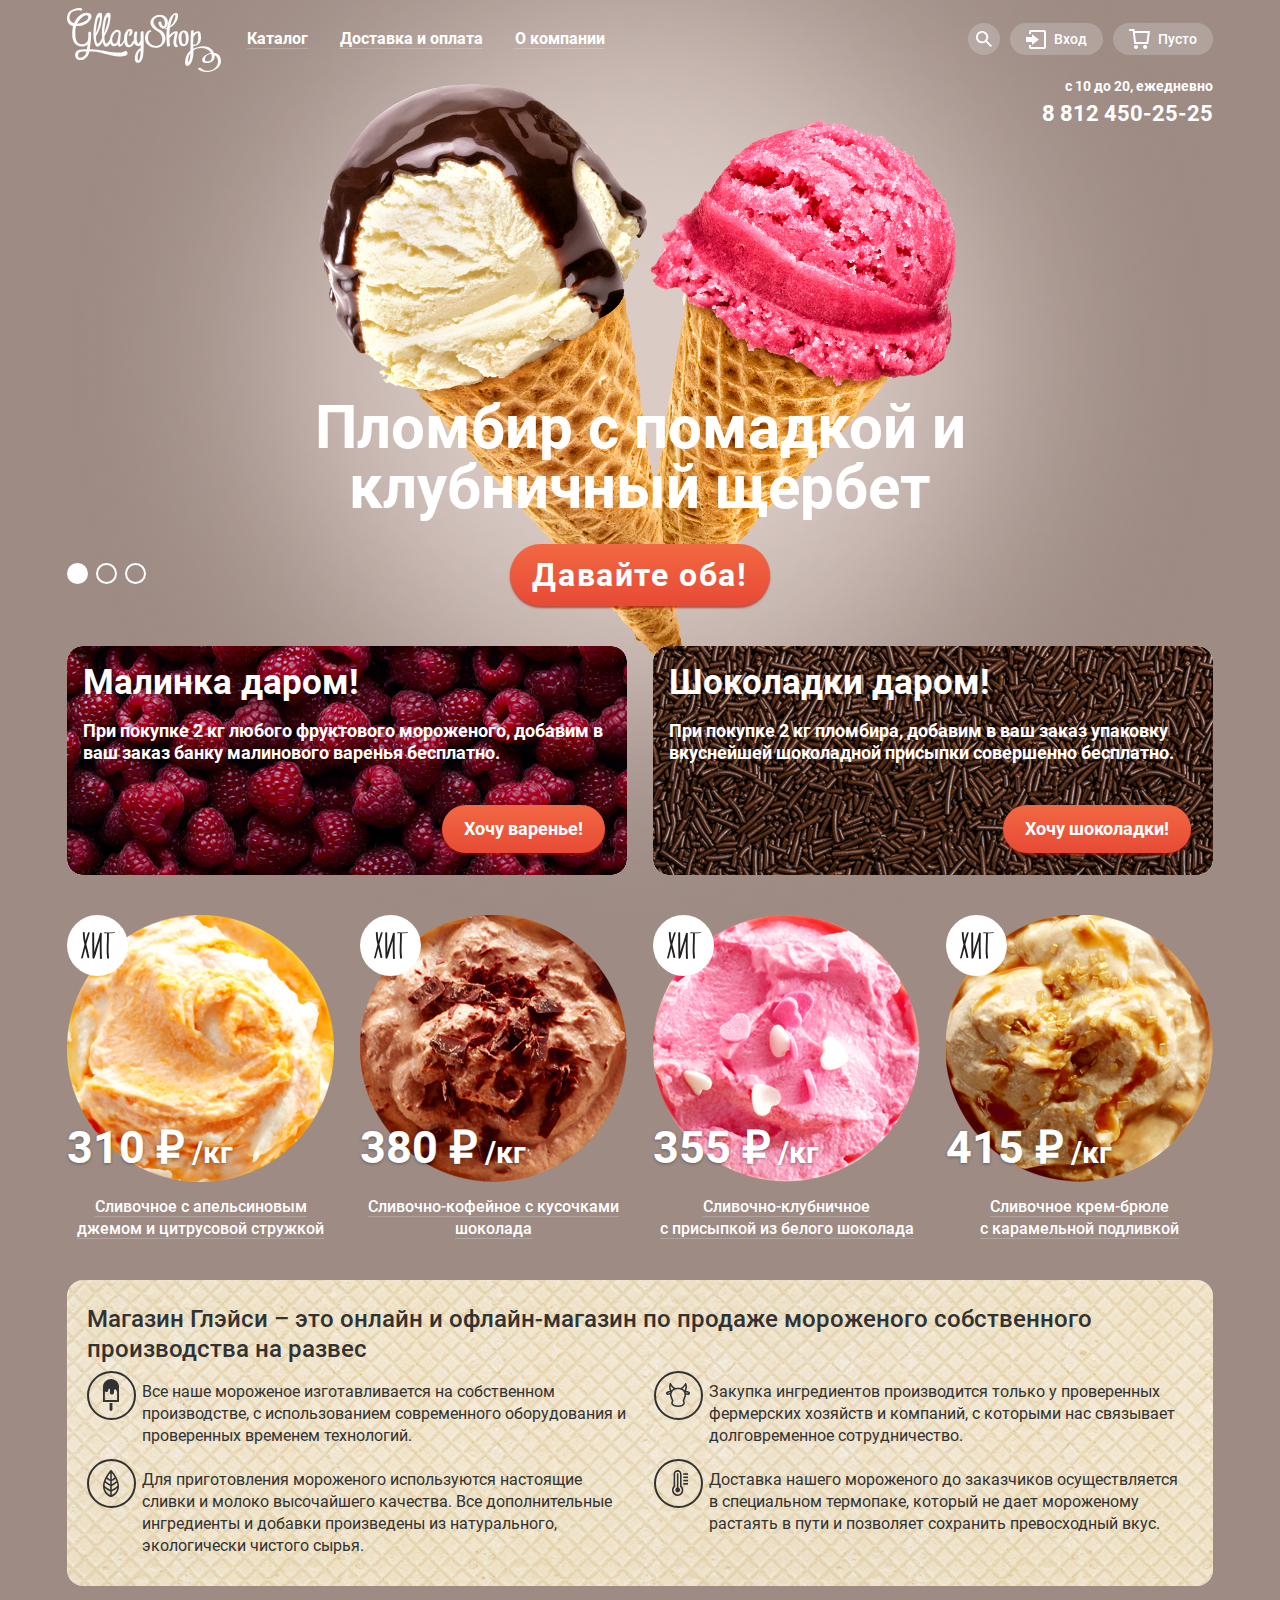
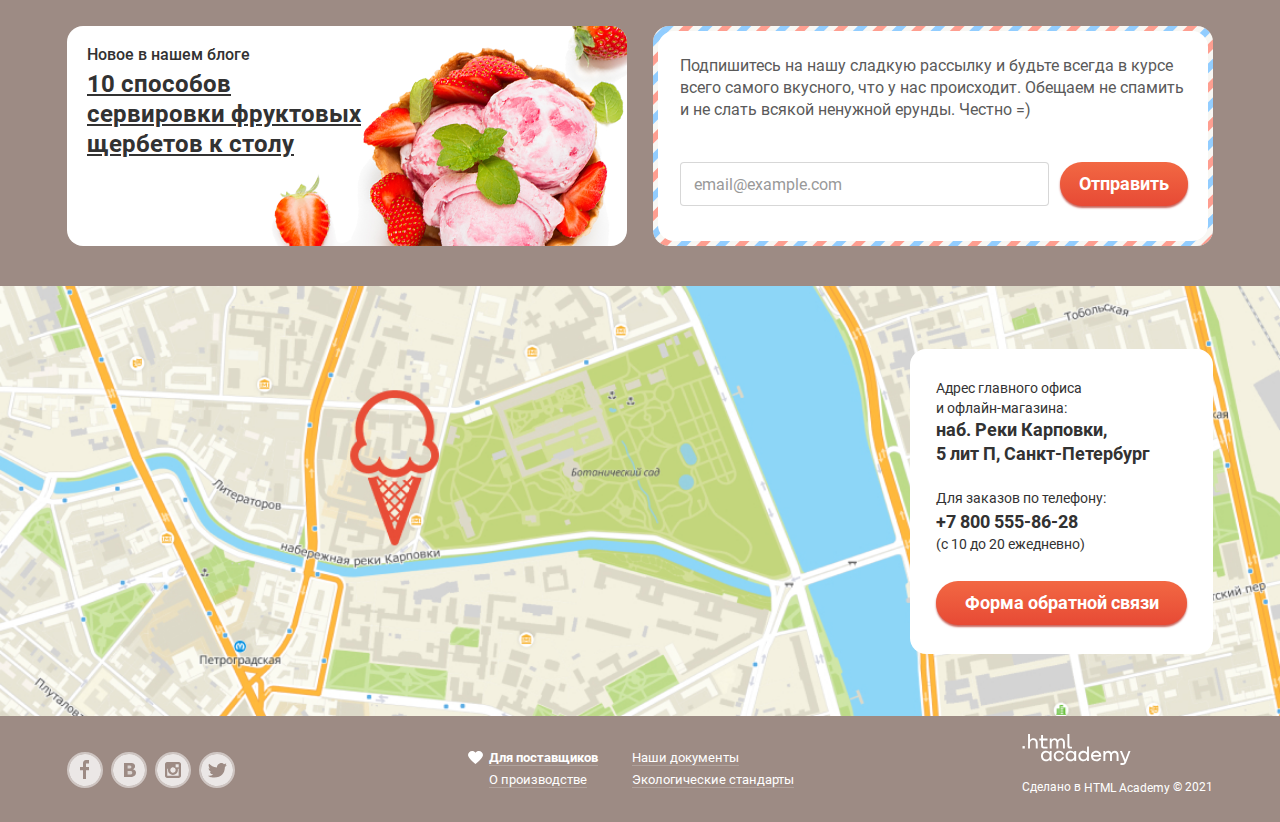
==== commit f30cdd8c: "Д4, Д13, Д30, Д19, Д15, Д16, Д17, Д18" ====
--- a/index.html
+++ b/index.html
@@ -8,7 +8,7 @@
 		<link rel="apple-touch-icon" href="img/favicon_180.png">
 		<link rel="manifest" href="manifest.webmanifest">
 		<link rel="stylesheet" href="css/normalize.css">
-		<link rel="stylesheet" type="text/css" href="css/style.css">
+		<link rel="stylesheet" type="text/css" href="css/style.min.css">
 	</head>
 	<body class="page-body">
 		<!-- Шапка -->
@@ -123,21 +123,21 @@
 						<li class="slider__item slide">
 							<h2 class="slider__item-description">Пломбир с помадкой и клубничный щербет</h2>
 							<div class="slider__item-image">
-								<img src="img/ice_cream_group_1.png" alt="Белый пломбир с шоколадной помадкой и розовый сорбет в вафельных рожках" width="639" height="582">
+								<img src="img/ice_cream_group_1.png" alt="Белый пломбир с шоколадной помадкой и розовый сорбет в вафельных рожках" width="1200" height="966">
 							</div>
 							<a class="slider__item-link button button--font-large" href="#"> Давайте оба!</a>
 						</li>
 						<li class="slider__item slide slider__hidden">
 							<h2 class="slider__item-description">Шоколадный пломбир и лимонный сорбет</h2>
 							<div class="slider__item-image">
-								<img src="img/ice_cream_group_2.png" alt="Пломбир с шоколадными капельками и лимонный сорбет в вафельных рожках" width="644" height="582">
+								<img src="img/ice_cream_group_2.png" alt="Пломбир с шоколадными капельками и лимонный сорбет в вафельных рожках" width="1200" height="966">
 							</div>
 							<a class="slider__item-link button button--font-large" href="#"> Давайте оба!</a>
 						</li>
 						<li class="slider__item slide slider__hidden">
 							<h2 class="slider__item-description">Крем-брюле и пломбир с малиновым джемом</h2>
 							<div class="slider__item-image">
-								<img src="img/ice_cream_group_3.png" alt="Крем-брюле с шоколадным соусом и пломбир с малиновым джемом в вафельных рожках" width="647" height="584">
+								<img src="img/ice_cream_group_3.png" alt="Крем-брюле с шоколадным соусом и пломбир с малиновым джемом в вафельных рожках" width="1200" height="966">
 							</div>
 							<a class="slider__item-link button button--font-large" href="#">Давайте оба!</a>
 						 </li>
@@ -278,6 +278,7 @@
 
 			<!-- Адрес -->
 			<section class="address">
+				<div class="address__map" id="map"></div>
 				<div class="wrapper adress__wrapper">
 					<h2 class="visually-hidden">Адрес и телефон для связи</h2>
 					<div class="address__info">
@@ -286,7 +287,7 @@
 						<p class="address__description">Для заказов по телефону:</p>
 						<a class="address__phone link-black" href="tel:+78005558628">+7 800 555-86-28</a>
 						<p class="address__description address__description-time">(с 10 до 20 ежедневно)</p>
-						<a href="#" class="address__button button button--font-very-small">Форма обратной связи</a>
+						<a href="#" class="address__button button button--font-very-small feedback-link">Форма обратной связи</a>
 					</div>
 				</div>
 			</section>
@@ -366,19 +367,22 @@
 				<button class="popup__close" type="button" title="Закрыть"></button>
 
 				<p class="popup__title">Мы обязательно вам ответим!</p>
-				<form class="feedback" action="index.html" method="post">
-					<label for="feedback-name" class="visually-hidden">Ваше Имя</label>
-					<input id="feedback-name" type="text" name="feedback-name" placeholder="Имя Фамилия" class="feedback__field field">
+				<form class="feedback-form" action="https://echo.htmlacademy.ru/courses" method="post">
+					<label for="feedback-user-name" class="visually-hidden">Ваше Имя</label>
+					<input id="feedback-user-name" type="text" name="feedback-name" placeholder="Имя Фамилия" class="feedback-form__field field feedback-user-name">
 
 					<label for="feedback-email" class="visually-hidden">Ваш Email</label>
-					<input id="feedback-email" type="email" name="feedback-email" placeholder="email@example.com" class="feedback__field field">
+					<input id="feedback-email" type="email" name="feedback-email" placeholder="email@example.com" class="feedback-form__field field feedback-email">
 
 					<label for="feedback-comment" class="visually-hidden">Ваш комментарий</label>
-					<textarea id="feedback-comment" name="comment" rows="6" cols="35" placeholder="В свободной форме" class="feedback__textarea field field--textarea"></textarea>
-
-					<input class="feedback__button button button--font-medium" type="submit" name="feedback-submit" value="Отправить">
+					<textarea id="feedback-comment" name="comment" rows="6" cols="35" placeholder="В свободной форме" class="feedback-form__textarea field field--textarea feedback-comment"></textarea>
+
+					<input class="feedback-form__button button button--font-medium" type="submit" name="feedback-submit" value="Отправить">
 				</form>
 			</div>
 		</div>
+
+		<script src="https://api-maps.yandex.ru/2.1/?lang=ru-RU&amp;amp;apikey=8c4697af-8af9-4130-ba3c-3260d2bb30d9"></script>
+		<script src="js/main.min.js"></script>
 	</body>
 </html>
--- a/css/style.min.css
+++ b/css/style.min.css
@@ -0,0 +1 @@
+@font-face{font-family:Roboto;font-style:normal;font-weight:400;src:url(../fonts/roboto-v27-latin_cyrillic-regular.eot);src:local(''),url(../fonts/roboto-v27-latin_cyrillic-regular.eot?#iefix) format('embedded-opentype'),url(../fonts/roboto-v27-latin_cyrillic-regular.woff2) format('woff2'),url(../fonts/roboto-v27-latin_cyrillic-regular.woff) format('woff'),url(../fonts/roboto-v27-latin_cyrillic-regular.ttf) format('truetype'),url(../fonts/roboto-v27-latin_cyrillic-regular.svg#Roboto) format('svg')}@font-face{font-family:Roboto;font-style:normal;font-weight:500;src:url(../fonts/roboto-v27-latin_cyrillic-500.eot);src:local(''),url(../fonts/roboto-v27-latin_cyrillic-500.eot?#iefix) format('embedded-opentype'),url(../fonts/roboto-v27-latin_cyrillic-500.woff2) format('woff2'),url(../fonts/roboto-v27-latin_cyrillic-500.woff) format('woff'),url(../fonts/roboto-v27-latin_cyrillic-500.ttf) format('truetype'),url(../fonts/roboto-v27-latin_cyrillic-500.svg#Roboto) format('svg')}@font-face{font-family:Roboto;font-style:normal;font-weight:700;src:url(../fonts/roboto-v27-latin_cyrillic-700.eot);src:local(''),url(../fonts/roboto-v27-latin_cyrillic-700.eot?#iefix) format('embedded-opentype'),url(../fonts/roboto-v27-latin_cyrillic-700.woff2) format('woff2'),url(../fonts/roboto-v27-latin_cyrillic-700.woff) format('woff'),url(../fonts/roboto-v27-latin_cyrillic-700.ttf) format('truetype'),url(../fonts/roboto-v27-latin_cyrillic-700.svg#Roboto) format('svg')}:root{--basic-black:#323232;--default-black:#000;--basic-dark:#5A5A5A;--basic-white:#fff;--form-background:#F8F7F4;--background-beige:#9D8B84;--background-grey:#8996A6;--background-green:#849D8F;--gradient-light-orange:#f26843;--gradient-deep-orange:#e74a35;--gradient-light-orange-hover:#f58669;--gradient-deep-orange-hover:#ec6f5e;--gradient-light-orange-active:#e1613e;--gradient-deep-orange-active:#d84732;--gradient-button-shadow:rgba(172, 16, 0, 0.64);--gradient-button-shadow-hover:#AC1000;--gradient-button-shadow-active:#942718;--gradient-button-text-shadow:rgba(160, 32, 11, 0.76);--link-black-hover:#E84D37;--link-hover:#FFBC9E;--link-border-hover:rgba(255, 188, 158, 0.3);--link-black-border:rgba(50, 50, 50, 0.3);--link-black-border-hover:rgba(232, 77, 55, 0.3);--nav-is-active:#D07058;--subnav-active:#F6B5A5;--subnav-border:rgba(50, 50, 50, 0.2);--button-shadow-inset:#696969;--border-gray:#CACAC7;--lightgray-font:#999999;--raspberry-background:#900035;--chocolate-background:#4A2106;--waffle-background:#E3D0B9;--basic-hover:rgba(255, 255, 255, 0.2);--linear-gradient-transparent:rgba(255,255,255,0);--modal-shadow:rgba(0, 0, 0, 0.4);--field-border:rgba(178, 178, 178, 0.52);--field-border-focus:rgba(46, 136, 228, 0.52);--gray-semi-transparent:rgba(255, 255, 255, 0.4);--price-text-shadow:rgba(49, 50, 53, 0.5);--radio-custom:rgba(255, 255, 255, 0.8);--socials-border:rgba(255, 255, 255, 0.5);--socials-border-active:rgba(255, 255, 255, 0.7);--overlay:rgba(0, 0, 0, 0.3);--range-scale:rgba(255, 255, 255, 0.3);--product-hover:rgba(0, 0, 0, 0.2)}.page-body{position:relative;min-width:1200px;margin:0;padding:0;font-family:Roboto,Arial,sans-serif;font-size:16px;line-height:22px;font-weight:400;background-color:var(--background-beige);color:var(--basic-white);min-height:100%;display:-ms-grid;display:grid;-ms-grid-rows:-webkit-min-content 1fr -webkit-min-content;-ms-grid-rows:min-content 1fr min-content;grid-template-rows:-webkit-min-content 1fr -webkit-min-content;grid-template-rows:min-content 1fr min-content;-ms-flex-line-pack:start;align-content:start}.inner-page{background-color:var(--background-green)}.inner-page::before{content:'';position:absolute;top:0;left:0;right:0;bottom:0;display:block;width:100%;height:100%;background-image:-o-linear-gradient(top,var(--basic-hover),var(--linear-gradient-transparent));background-image:-webkit-gradient(linear,left top,left bottom,from(var(--basic-hover)),to(var(--linear-gradient-transparent)));background-image:linear-gradient(180deg,var(--basic-hover),var(--linear-gradient-transparent));z-index:-1}*,::after,::before{-webkit-box-sizing:border-box;box-sizing:border-box;padding:0;margin:0}.list{list-style:none}.visually-hidden{position:absolute;width:1px;height:1px;margin:-1px;border:0;padding:0;white-space:nowrap;-webkit-clip-path:inset(100%);clip-path:inset(100%);clip:rect(0 0 0 0);overflow:hidden}.slider-controls{position:absolute;bottom:58px;left:0;z-index:20}.slider-controls__button{width:21px;height:21px;margin-right:4px;background-color:transparent;border:2px solid var(--basic-white);border-radius:50%;cursor:pointer;-webkit-transition:all .2s ease-out;-o-transition:all .2s ease-out;transition:all .2s ease-out}.slider-controls__button:focus,.slider-controls__button:hover{background-color:var(--gray-semi-transparent)}.slider-controls__button.is-active{background-color:var(--basic-white);cursor:default}.wrapper{width:1200px;margin:0 auto;padding:0 27px;-webkit-box-sizing:border-box;box-sizing:border-box}.link,.link-black{display:inline-block;vertical-align:middle;text-decoration:none}.link{color:var(--basic-white)}.link[href]:active,.link[href]:focus,.link[href]:hover{color:var(--link-hover);-webkit-transition:all .2s ease-out;-o-transition:all .2s ease-out;transition:all .2s ease-out}.link__text{border-bottom:1px solid var(--basic-hover);-webkit-transition:all .2s ease-out;-o-transition:all .2s ease-out;transition:all .2s ease-out}.link[href]:active .link__text,.link[href]:focus .link__text,.link[href]:hover .link__text{border-bottom:1px solid var(--link-border-hover)}.link-black{color:var(--basic-black)}.link-black:active,.link-black:focus,.link-black:hover{color:var(--link-black-hover);-webkit-transition:all .2s ease-out;-o-transition:all .2s ease-out;transition:all .2s ease-out}.link-black__text{border-bottom:1px solid var(--link-black-border);-webkit-transition:all .2s ease-out;-o-transition:all .2s ease-out;transition:all .2s ease-out}.link-black:active .link-black__text,.link-black:focus .link-black__text,.link-black:hover .link-black__text{border-bottom:1px solid var(--link-black-border-hover)}.link-black.is-active .link-black__text,.link.is-active .link__text{border-color:transparent}.button{font-weight:700;color:var(--basic-white);background-color:var(--button-orange);border-radius:70px;border:none;display:inline-block;vertical-align:middle;cursor:pointer;-webkit-box-shadow:0 2px 2px var(--gradient-button-shadow);box-shadow:0 2px 2px var(--gradient-button-shadow);text-decoration:none;text-shadow:0 2px 5px var(--button-text-shadow);background-color:var(--gradient-light-orange);background-image:-o-linear-gradient(top,var(--gradient-light-orange),var(--gradient-deep-orange));background-image:-webkit-gradient(linear,left top,left bottom,from(var(--gradient-light-orange)),to(var(--gradient-deep-orange)));background-image:linear-gradient(to bottom,var(--gradient-light-orange),var(--gradient-deep-orange));text-align:center}.button:focus,.button:hover{background-image:-o-linear-gradient(top,var(--gradient-light-orange-hover),var(--gradient-deep-orange-hover));background-image:-webkit-gradient(linear,left top,left bottom,from(var(--gradient-light-orange-hover)),to(var(--gradient-deep-orange-hover)));background-image:linear-gradient(to bottom,var(--gradient-light-orange-hover),var(--gradient-deep-orange-hover));-webkit-box-shadow:0 2px 2px var(--gradient-button-shadow-hover);box-shadow:0 2px 2px var(--gradient-button-shadow-hover)}.button:active{background-image:-o-linear-gradient(top,var(--gradient-deep-orange-active),var(--gradient-light-orange-active));background-image:-webkit-gradient(linear,left top,left bottom,from(var(--gradient-deep-orange-active)),to(var(--gradient-light-orange-active)));background-image:linear-gradient(to bottom,var(--gradient-deep-orange-active),var(--gradient-light-orange-active));-webkit-box-shadow:inset 0 2px 2px var(--gradient-button-shadow-active);box-shadow:inset 0 2px 2px var(--gradient-button-shadow-active)}.button--font-large{font-size:31px;line-height:41px;padding:12px 44px}.button--font-medium{font-size:18px;line-height:24px;padding:12px 22px}.button--font-small{font-size:18px;line-height:24px;padding:10px 19px}.button--font-very-small{font-size:18px;line-height:24px;padding:8px 28px}.main-header__wrapper{display:-webkit-box;display:-ms-flexbox;display:flex;-webkit-box-orient:vertical;-webkit-box-direction:normal;-ms-flex-direction:column;flex-direction:column}.main-header__navigation{display:-webkit-box;display:-ms-flexbox;display:flex;-webkit-box-align:center;-ms-flex-align:center;align-items:center}.main-header__logo{padding-right:10px;padding-top:8px}.main-header__bar{display:-webkit-box;display:-ms-flexbox;display:flex;-webkit-box-align:center;-ms-flex-align:center;align-items:center;width:100%}.main-header__site-navigation{display:-webkit-box;display:-ms-flexbox;display:flex;margin:0;padding:0;-ms-flex-wrap:wrap;flex-wrap:wrap}.main-header__site-navigation-link:not(.is-active):not(:hover):not(:focus):not(:active)::after{content:'';display:block;border-bottom:1px solid var(--basic-hover)}.main-header__site-navigation-item{position:relative;padding:10px 2px}.main-header__site-navigation-link{display:block;font-style:normal;font-weight:700;font-size:16px;line-height:18px;color:var(--basic-white);text-decoration:none;padding:7px 14px;border-radius:20px;-webkit-transition:all .2s ease-out;-o-transition:all .2s ease-out;transition:all .2s ease-out}.main-header__site-navigation-link:not(.is-active):focus,.main-header__site-navigation-link:not(.is-active):hover{color:var(--basic-black);background-color:var(--basic-white)}.main-header__site-navigation-link:not(.is-active):active{color:var(--basic-black);background-color:var(--basic-white);-webkit-box-shadow:0 2px 1px 0 var(--button-shadow-inset) inset;box-shadow:0 2px 1px 0 var(--button-shadow-inset) inset}.main-header__site-navigation-link.is-active{color:var(--basic-white);background-color:var(--nav-is-active);cursor:default}.main-header__site-subnavigation{display:none;position:absolute;z-index:10;bottom:5px;left:-6px;min-width:143px;padding:10px 0;background-color:var(--basic-white);-webkit-transform:translateY(100%);-ms-transform:translateY(100%);transform:translateY(100%);border-radius:4px;-webkit-box-shadow:0 20px 20px 0 var(--modal-shadow);box-shadow:0 20px 20px 0 var(--modal-shadow)}.main-header__site-navigation-item:focus .main-header__site-subnavigation,.main-header__site-navigation-item:hover .main-header__site-subnavigation{display:block;-webkit-transition:all .2s ease-out;-o-transition:all .2s ease-out;transition:all .2s ease-out}.main-header__site-subnavigation-item:first-child{padding-left:6px;padding-right:9px;padding-bottom:12px}.main-header__site-subnavigation-title{padding-top:3px;padding-left:15px;padding-right:11px;padding-bottom:10px;font-size:14px;line-height:18px;font-weight:700;color:var(--basic-black);border-bottom:1px solid var(--subnav-border)}.main-header__site-subnavigation-link{display:block;padding:5px 20px;font-size:14px;line-height:16px;color:var(--basic-black);text-decoration:none;-webkit-transition:all .2s ease-out;-o-transition:all .2s ease-out;transition:all .2s ease-out}.main-header__site-subnavigation-link:focus,.main-header__site-subnavigation-link:hover{background-color:var(--link-hover)}.main-header__site-subnavigation-link:active{background-color:var(--subnav-active)}.main-header__site-subnavigation-link.is-active{background-color:var(--nav-is-active);color:var(--basic-white)}.main-header__user-navigation-button{display:-webkit-box;display:-ms-flexbox;display:flex;-webkit-box-pack:center;-ms-flex-pack:center;justify-content:center;-webkit-box-align:center;-ms-flex-align:center;align-items:center;height:32px;padding:6px 16px;color:var(--basic-white);border-radius:20px;background-color:var(--basic-hover);border:none;-webkit-appearance:none;-moz-appearance:none;appearance:none;cursor:pointer}.main-header__button-text{margin-left:8px;font-size:14px;font-weight:500}.search__button{width:32px;padding:0}.cart__button--full,.main-header__user-navigation-button:focus,.main-header__user-navigation-button:hover{color:var(--basic-black);background-color:var(--basic-white)}.search__form{display:none;position:absolute;z-index:20;bottom:4px;right:0;-webkit-transform:translateY(100%);-ms-transform:translateY(100%);transform:translateY(100%);width:341px;padding:20px 15px;background-color:var(--form-background);-webkit-box-shadow:0 20px 20px 0 var(--modal-shadow);box-shadow:0 20px 20px 0 var(--modal-shadow);border-radius:4px;-webkit-transition:all .2s ease-out;-o-transition:all .2s ease-out;transition:all .2s ease-out}.search:focus .search__form,.search:hover .search__form{display:block}.field{width:100%;height:44px;padding:5px 13px;font-size:16px;line-height:20px;font-weight:700;color:var(--basic-black);background-color:var(--basic-white);border:1px solid var(--field-border);border-radius:4px}.field--textarea{resize:none;padding:16px 14px}.field::-webkit-input-placeholder{color:var(--lightgray-font);font-weight:400}.field::-moz-placeholder{color:var(--lightgray-font);font-weight:400}.field:-ms-input-placeholder{color:var(--lightgray-font);font-weight:400}.field::-ms-input-placeholder{color:var(--lightgray-font);font-weight:400}.field::placeholder{color:var(--lightgray-font);font-weight:400}.field:hover{border-width:2px;padding:12px}.field--textarea:hover{border-width:2px;padding:15px 13px}.field:focus{border:2px solid var(--field-border-focus);padding:12px;outline:0}.field--textarea:focus{border:2px solid var(--field-border-focus);padding:15px 13px}.field--modal{font-size:14px;line-height:16px}.enter__form{display:none;position:absolute;z-index:20;bottom:4px;right:0;-webkit-transform:translateY(100%);-ms-transform:translateY(100%);transform:translateY(100%);width:277px;padding:20px 16px;background-color:var(--form-background);-webkit-box-shadow:0 20px 20px 0 var(--modal-shadow);box-shadow:0 20px 20px 0 var(--modal-shadow);border-radius:4px;-webkit-transition:all .2s ease-out;-o-transition:all .2s ease-out;transition:all .2s ease-out}.enter:focus .enter__form,.enter:hover .enter__form{display:block}.enter__field{margin-bottom:20px}.enter__row{display:-webkit-box;display:-ms-flexbox;display:flex;-webkit-box-align:center;-ms-flex-align:center;align-items:center}.enter__sign-in{padding:10px 26px}.enter__help{margin-left:20px}.enter__link{font-size:13px;line-height:15px;color:var(--basic-black);text-decoration:none;border-bottom:1px solid var(--link-black-border)}.cart__content{display:none;position:absolute;z-index:10;bottom:4px;right:0;-webkit-transform:translateY(100%);-ms-transform:translateY(100%);transform:translateY(100%);width:539px;padding:20px 15px;background-color:var(--form-background);-webkit-box-shadow:0 20px 20px 0 var(--modal-shadow);box-shadow:0 20px 20px 0 var(--modal-shadow);border-radius:4px;-webkit-transition:all .2s ease-out;-o-transition:all .2s ease-out;transition:all .2s ease-out}.cart:focus .cart__content,.cart:hover .cart__content{display:block}.cart__list{border-bottom:1px solid var(--border-gray);color:var(--basic-black)}.cart__item{margin-bottom:20px}.cart-item{display:-webkit-box;display:-ms-flexbox;display:flex;-webkit-box-align:center;-ms-flex-align:center;align-items:center;font-size:13px;line-height:16px}.cart-item__delete{-ms-flex-negative:0;flex-shrink:0;display:block;width:23px;height:23px;margin-right:3px;background-color:transparent;background-image:url(../img/icons/close.svg);background-size:11px 11px;background-repeat:no-repeat;background-position:50% 50%;border:none;cursor:pointer}.cart-item__image{-ms-flex-negative:0;flex-shrink:0;display:block;width:33px;height:33px}.cart-item__image img{display:block}.cart-item__name{-webkit-box-flex:1;-ms-flex-positive:1;flex-grow:1;margin:0 13px;display:inline-block;vertical-align:middle;text-decoration:none;color:var(--basic-black)}.cart-item__cost{-ms-flex-negative:0;flex-shrink:0;width:120px;color:var(--default-black);text-align:center}.cart-item__cost span{color:var(--lightgray-font)}.cart-item__price{-ms-flex-negative:0;flex-shrink:0;width:80px;text-align:center}.cart__footer{text-align:right}.cart__final-cost{padding:15px 0;color:var(--basic-black);font-size:15px;line-height:16px;font-weight:700}.cart__order-buttion{padding:10px 15px}.main-header__user-navigation{display:-webkit-box;display:-ms-flexbox;display:flex;margin-left:auto}.main-header__user-navigation-item{position:relative;padding:10px;padding-right:0}.main-header__description{font-size:14px;line-height:16px;font-weight:700;text-align:right;color:var(--basic-white);margin-left:auto}.main-header__phone{display:inline-block;vertical-align:top;margin-top:8px;font-size:22px;line-height:24px;text-decoration:none;color:var(--basic-white)}.slider{position:relative}.slider__list{height:520px}.slider__item{height:100%;position:relative;display:-webkit-box;display:-ms-flexbox;display:flex;-webkit-box-orient:vertical;-webkit-box-direction:normal;-ms-flex-direction:column;flex-direction:column;-webkit-box-align:center;-ms-flex-align:center;align-items:center}.slider__item.slider__hidden{display:none}.slider__item-description{max-width:680px;text-align:center;margin-bottom:26px;margin-top:auto;font-weight:700;font-size:60px;line-height:60px}.slider__item-image{position:absolute;z-index:-1;top:-126px}.slider__item-link{margin-bottom:40px;font-weight:700;font-size:32px;line-height:44px;letter-spacing:.05em;text-decoration:none;color:var(--basic-white);padding:9px 22px}.actions{margin-bottom:40px}.actions__background-raspberries{width:560px;min-height:229px;background-image:url(../img/background/raspberry-background.jpg);border-radius:16px;background-color:var(--raspberry-background)}.actions__background-chocolates{width:560px;min-height:229px;background-image:url(../img/background/chocolate-background.jpg);border-radius:16px;background-color:var(--chocolate-background)}.actions__list{display:-ms-grid;display:grid;-webkit-box-align:start;-ms-flex-align:start;align-items:start;-ms-grid-columns:560px 26px 560px;grid-template-columns:560px 560px;padding-left:0;gap:26px}.actions__item-title{font-weight:700;font-size:35px;line-height:41px;padding-bottom:17px}.actions__item{display:-webkit-box;display:-ms-flexbox;display:flex;-webkit-box-orient:vertical;-webkit-box-direction:normal;-ms-flex-direction:column;flex-direction:column;-webkit-box-align:start;-ms-flex-align:start;align-items:flex-start;padding:16px;padding-bottom:22px;padding-right:22px;background-size:cover;background-position:center}.actions__description{margin-bottom:10px;font-weight:700;font-size:18px;line-height:22px}.actions__link{font-weight:700;font-size:18px;line-height:24px;color:var(--basic-white);text-decoration:none;margin-top:auto;margin-left:auto}.catalog{margin-bottom:30px}.catalog__list{display:-webkit-box;display:-ms-flexbox;display:flex;-ms-flex-wrap:wrap;flex-wrap:wrap;margin:0 -13px;margin-top:-5px;margin-bottom:-20px}.catalog__pagination{margin-top:65px}.catalog__item{width:25%;margin-bottom:20px}.product{position:relative;display:-webkit-box;display:-ms-flexbox;display:flex;-webkit-box-orient:vertical;-webkit-box-direction:normal;-ms-flex-direction:column;flex-direction:column;-webkit-box-align:center;-ms-flex-align:center;align-items:center;padding:5px 13px 10px;border-radius:4px;-webkit-transition:all .2s ease-out;-o-transition:all .2s ease-out;transition:all .2s ease-out}.product:focus,.product:hover{z-index:10}.product:focus .product__info,.product:focus .product__link,.product:hover .product__info,.product:hover .product__link{position:relative;z-index:10}.product:focus::before,.product:hover::before{content:'';position:absolute;z-index:1;top:0;left:0;display:block;width:100%;height:calc(100% + 65px);background-color:var(--basic-hover);-webkit-box-shadow:0 20px 20px 0 var(--product-hover);box-shadow:0 20px 20px 0 var(--product-hover);border-radius:4px}.product__button{position:absolute;z-index:10;bottom:-45px;display:none;-webkit-box-ordinal-group:2;-ms-flex-order:1;order:1;width:200px;padding:10px}.product:focus .product__button,.product:hover .product__button{display:block}.product--hit::after{content:'';position:absolute;top:5px;left:13px;z-index:11;display:block;width:61px;height:61px;background-image:url(../img/icons/hit.svg);background-repeat:no-repeat;background-size:contain}.product__link{-webkit-box-ordinal-group:2;-ms-flex-order:1;order:1;padding:0 2px;text-align:center;font-weight:500;font-size:16px;line-height:22px;text-decoration:none;color:var(--basic-white)}.product__info{position:relative;margin-bottom:14px}.product__image{display:block}.product__image img{display:block}.product__price{position:absolute;left:0;bottom:12px;font-weight:700;font-size:45px;line-height:45px;text-shadow:0 1px 3px var(--price-text-shadow);margin:0}.product__price small{font-size:30px;line-height:35px}.advantages{padding:24px 20px;margin-bottom:40px}.advantages__list{display:-ms-grid;display:grid;-ms-grid-columns:1fr 27px 1fr;grid-template-columns:1fr 1fr;gap:12px 27px}.advantages__title{font-weight:500;font-size:24px;line-height:30px;color:var(--basic-black);margin-bottom:7px}.advantages__item{display:-webkit-box;display:-ms-flexbox;display:flex}.advantages__item::before{content:'';display:block;-ms-flex-negative:0;flex-shrink:0;width:49px;height:49px;margin-right:6px;background-size:contain;background-repeat:no-repeat}.advantages__item:first-child::before{background-image:url(../img/icons/ice-cream_black.svg)}.advantages__item:nth-child(2)::before{background-image:url(../img/icons/cow-black.svg)}.advantages__item:nth-child(3)::before{background-image:url(../img/icons/leaf_black.svg)}.advantages__item:nth-child(4)::before{background-image:url(../img/icons/thermometer.svg)}.advantages__background-waffle{width:1146px;min-height:306px;background-image:url(../img/background/waffle-background.jpg);background-repeat:no-repeat;background-size:cover;border-radius:16px;background-color:var(--waffle-background)}.advantages__description{padding-top:10px;font-size:16px;line-height:22px;color:var(--basic-black)}.row{display:-ms-grid;display:grid;-ms-grid-columns:560px 26px 560px;grid-template-columns:560px 560px;padding-left:0;margin-bottom:40px;gap:26px}.blog{width:560px;height:220px;background-image:url(../img/background/strawberry-background.png);border-radius:16px;background-color:var(--basic-white);padding-top:18px;padding-right:253px;padding-left:20px}.blog__title{padding-bottom:3px;font-weight:500;font-size:16px;line-height:22px;color:var(--basic-black)}.blog__link{font-weight:700;font-size:24px;line-height:30px;color:var(--basic-black);text-decoration:underline}.subscription__background-color{height:100%;background-color:var(--basic-white);border-radius:16px;padding-top:24px;padding-left:22px;padding-bottom:35px;padding-right:16px;-webkit-box-sizing:border-box;box-sizing:border-box}.subscription{width:560px;min-height:220px;background-image:url(../img/background/subscription-background.jpg);border-radius:16px;padding:5px;-webkit-box-sizing:border-box;box-sizing:border-box}.subscription__description{font-weight:400;font-size:16px;line-height:22px;color:var(--basic-dark);padding-bottom:41px}.subscription__form{display:-webkit-box;display:-ms-flexbox;display:flex}.subscription__button{padding:10px 19px;margin-left:11px;margin-right:4px}.adress__wrapper{height:100%;display:-webkit-box;display:-ms-flexbox;display:flex;-webkit-box-pack:end;-ms-flex-pack:end;justify-content:flex-end;-webkit-box-align:center;-ms-flex-align:center;align-items:center}.address{position:relative;width:100%;height:430px;background-image:url(../img/map.jpg);background-size:cover;background-repeat:no-repeat}.address__map{position:absolute;top:0;left:0;right:0;bottom:0;display:block;width:100%;height:100%}.address__description{font-size:14px;line-height:20px}.adress__adress{font-weight:700;font-size:18px;line-height:24px;font-style:normal;padding-bottom:22px}.address__description-time{padding-bottom:27px}.address__phone{margin-top:2px;text-decoration:none;font-weight:700;font-size:18px;line-height:24px;color:var(--basic-black)}.address__info{position:relative;z-index:2;background-color:var(--basic-white);width:303px;border-radius:16px;padding:29px 26px;color:var(--basic-black)}.address__button{width:100%;padding:10px 20px}.page-footer{padding-top:18px;padding-bottom:25px}.page-footer__wrapper{display:-webkit-box;display:-ms-flexbox;display:flex;-webkit-box-align:center;-ms-flex-align:center;align-items:center;-webkit-box-pack:justify;-ms-flex-pack:justify;justify-content:space-between}.page-footer__column-socials{display:-webkit-box;display:-ms-flexbox;display:flex;margin-top:10px}.socials__item:not(:last-child){padding-right:8px}.socials__link{display:inline-block;vertical-align:top;width:36px;height:36px;border:2px solid var(--socials-border);border-radius:50%;-webkit-transition:all .2s ease-out;-o-transition:all .2s ease-out;transition:all .2s ease-out}.socials__link:active{border-color:var(--socials-border-active)}.socials__icon{display:block;opacity:.8;-webkit-transition:all .2s ease-out;-o-transition:all .2s ease-out;transition:all .2s ease-out}.socials__link:active .socials__icon,.socials__link:focus .socials__icon,.socials__link:hover .socials__icon{opacity:1}.footer-nav{display:-webkit-box;display:-ms-flexbox;display:flex;-ms-flex-wrap:wrap;flex-wrap:wrap;width:330px;margin-top:5px}.footer-nav__item{width:50%;padding-left:3px}.footer-nav__item:nth-child(odd){padding-left:25px}.footer-nav__link{position:relative;font-size:13px;line-height:18px;color:var(--basic-white);text-decoration:none}.footer-nav__link--heart{font-weight:700}.footer-nav__link--heart::before{content:'';position:absolute;top:0;left:-21px;display:block;width:15px;height:100%;background-image:url(../img/icons/heart.svg);background-size:15px 13px;background-repeat:no-repeat;background-position:0 50%}.page-footer__logo{margin-bottom:7px}.page-footer__copyright{font-size:12px;line-height:18px}.pagination-list{display:-webkit-box;display:-ms-flexbox;display:flex;-webkit-box-pack:end;-ms-flex-pack:end;justify-content:flex-end;-webkit-box-align:center;-ms-flex-align:center;align-items:center}.pagination-list__item{height:26px}.pagination-list__item{margin-right:4px}.pagination-list__item:first-child{margin-right:10px}.pagination-list__item:last-child{margin-left:10px;margin-right:0}.pagination-list__link{display:inline-block;vertical-align:middle;text-align:center;width:26px;height:26px;padding:5px 2px;font-size:16px;line-height:18px;font-weight:500;border-radius:50%;color:var(--basic-white);-webkit-transition:all .2s ease-out;-o-transition:all .2s ease-out;transition:all .2s ease-out}.pagination-list__link--next,.pagination-list__link--prev{width:12px;background-image:url(../img/icons/catalog-icons/arrow-right.svg);background-size:8px 12px;background-repeat:no-repeat;background-position:50% 50%}.pagination-list__link--prev{-webkit-transform:rotate(180deg);-ms-transform:rotate(180deg);transform:rotate(180deg)}.pagination-list__link:focus,.pagination-list__link:hover{background-color:var(--basic-hover)}.pagination-list__link.is-active,.pagination-list__link:active{color:var(--basic-black);background-color:var(--basic-white)}.pagination-list__link.is-disabled{opacity:.2}.pagination-list__link{font-weight:500;font-size:16px;line-height:18px;color:var(--basic-white);text-decoration:none}.pagination-list__current-page{color:var(--basic-black)}.breadcrumbs{display:-webkit-box;display:-ms-flexbox;display:flex;margin-top:-30px}.breadcrumbs__link{font-weight:400;font-size:14px;line-height:16px;color:var(--basic-white);text-decoration:none;margin-right:6px}.breadcrumbs__item:not(:last-child)::after{content:"";display:inline-block;vertical-align:middle;width:6px;height:6px;background-image:url(../img/icons/catalog-icons/double-arrow.svg);margin-right:7px}.catalog-section{margin-bottom:30px}.title{margin-top:0;margin-bottom:26px;font-size:35px;font-weight:700;line-height:41px}.filter{display:-webkit-box;display:-ms-flexbox;display:flex;-ms-flex-wrap:wrap;flex-wrap:wrap;-webkit-box-pack:justify;-ms-flex-pack:justify;justify-content:space-between;width:869px;margin-bottom:40px;margin-top:-13px}.filter__fieldset{margin-top:13px;padding:0;border:none}.filter__select{position:relative;width:196px;height:36px;border-radius:20px;padding:8px 16px;padding-right:30px;background-color:var(--basic-hover);border:none;-webkit-appearance:none;-moz-appearance:none;appearance:none;color:var(--basic-white);cursor:pointer;background-image:url(../img/icons/catalog-icons/pointer.svg);background-repeat:no-repeat;background-size:11px 10px;background-position:171px 50%;-webkit-transition:all .2s ease-out;-o-transition:all .2s ease-out;transition:all .2s ease-out}.filter__select:hover{color:var(--basic-black);background-image:url(../img/icons/catalog-icons/pointer-black.svg)}.filter__option{font-weight:500;font-size:14px;line-height:16px;color:var(--basic-black)}.range{position:relative;width:218px;height:36px;padding:7px 21px;background-color:var(--basic-hover);border-radius:20px}.range__controls{position:absolute;top:43%;left:21px;right:21px}.range__scale{width:175px;height:2px;background-color:var(--range-scale);cursor:pointer}.range__bar{width:106px;height:2px;background:var(--form-background);margin-left:16px}.range__toggle{position:absolute;top:50%;-webkit-transform:translateY(-50%);-ms-transform:translateY(-50%);transform:translateY(-50%);width:20px;height:20px;background-image:url(../img/icons/catalog-icons/filter-button.svg);background-repeat:no-repeat;cursor:pointer}.range__toggle--min{left:13px}.range__toggle--max{right:45px}.filter__price{min-width:218px;height:36px;border-radius:20px;padding:8px 16px;padding-right:30px;background-color:var(--basic-hover);border:none;-webkit-appearance:none;-moz-appearance:none;appearance:none;color:var(--basic-white);cursor:pointer}.filter__fat{display:-webkit-box;display:-ms-flexbox;display:flex;-ms-flex-wrap:wrap;flex-wrap:wrap;-webkit-box-align:center;-ms-flex-align:center;align-items:center;min-width:425px;min-height:36px;border-radius:20px;padding:0 3px;background-color:var(--basic-hover);border:none;-webkit-appearance:none;-moz-appearance:none;appearance:none;color:var(--basic-white)}.filter__fat-item{margin:7px 10px}.radio{position:relative;cursor:pointer}.radio__text{position:inherit;display:-webkit-box;display:-ms-flexbox;display:flex;-webkit-box-align:center;-ms-flex-align:center;align-items:center;font-size:16px;line-height:18px;font-weight:500}.radio__text::before{content:"";display:block;width:22px;height:22px;margin-right:11px;border:4px solid var(--radio-custom);border-radius:50%;-webkit-transition:all .2s ease-out;-o-transition:all .2s ease-out;transition:all .2s ease-out}.radio:focus .radio__input:not(:disabled)+.radio__text::before,.radio:hover .radio__input:not(:disabled)+.radio__text::before{border-color:var(--basic-white)}.radio__input:checked+.radio__text::after{content:"";position:absolute;top:11px;left:11px;-webkit-transform:translate(-50%,-50%);-ms-transform:translate(-50%,-50%);transform:translate(-50%,-50%);width:8px;height:8px;background-color:var(--radio-custom);border-radius:50%;-webkit-transition:all .2s ease-out;-o-transition:all .2s ease-out;transition:all .2s ease-out}.radio:focus .radio__input:checked:not(:disabled)+.radio__text::after,.radio:hover .radio__input:checked:not(:disabled)+.radio__text::after{background-color:var(--basic-white)}.radio__input:disabled+.radio__text::before{border-color:var(--gray-semi-transparent)}.radio__input:disabled+.radio__text::after{background-color:var(--gray-semi-transparent)}.filter__title{margin-left:16px;margin-bottom:7px;font-weight:500;font-size:14px;line-height:16px}.filter__checkbox-list{display:-webkit-box;display:-ms-flexbox;display:flex;-ms-flex-wrap:wrap;flex-wrap:wrap;-webkit-box-align:center;-ms-flex-align:center;align-items:center;min-width:711px;min-height:36px;border-radius:20px;padding-left:3px;padding-right:5px;background-color:var(--basic-hover);border:none;-webkit-appearance:none;-moz-appearance:none;appearance:none;color:var(--basic-white)}.filter__checkbox-item{margin:9px 12px}.checkbox{position:relative;cursor:pointer}.checkbox__text{padding-left:32px;font-size:16px;line-height:18px;font-weight:500}.checkbox__text::before{content:"";position:absolute;top:0;left:-1px;display:block;width:24px;height:20px;background-repeat:no-repeat;opacity:.8}.checkbox__text::before{background-image:url(../img/icons/catalog-icons/checkbox-off.svg)}.checkbox__input:checked+.checkbox__text::before{background-image:url(../img/icons/catalog-icons/checkbox-on.svg)}.checkbox:focus .checkbox__input:not(:disabled)+.checkbox__text::before,.checkbox:hover .checkbox__input:not(:disabled)+.checkbox__text::before{opacity:1}.checkbox__input:disabled+.checkbox__text::before{opacity:.4}.filter__submit{display:inline-block;vertical-align:middle;-ms-flex-item-align:end;align-self:flex-end;width:144px;height:36px;padding:6px;margin-top:13px;font-size:16px;line-height:18px;font-weight:500;color:var(--basic-white);text-align:center;background-color:var(--basic-hover);border:2px solid var(--basic-white);border-radius:20px;-webkit-appearance:none;-moz-appearance:none;appearance:none;cursor:pointer;-webkit-transition:all .2s ease-out;-o-transition:all .2s ease-out;transition:all .2s ease-out}.filter__submit:active,.filter__submit:focus,.filter__submit:hover{color:var(--basic-black);background-color:var(--basic-white)}.filter__submit:active{border:none;-webkit-box-shadow:0 2px 1px 0 var(--button-shadow-inset) inset;box-shadow:0 2px 1px 0 var(--button-shadow-inset) inset}.link-academy{text-decoration:none;color:var(--basic-white)}.page{height:100%}.popup{display:none;z-index:1000}.popup--show{display:block}.popup--show{-webkit-animation:bounce .6s;animation:bounce .6s}.popup--error{-webkit-animation:shake .6s;animation:shake .6s}.popup,.popup__overlay{position:fixed;width:calc(100% + 20px);height:100%;top:0;left:0;right:0;bottom:0}.popup__overlay{left:-10px;right:-10px}.popup__overlay{background-color:var(--overlay)}.popup__content{position:absolute;top:50%;left:calc(50% - 10px);z-index:10;width:477px;padding:20px 24px 27px;-webkit-transform:translate(-50%,-50%);-ms-transform:translate(-50%,-50%);transform:translate(-50%,-50%);background-color:var(--form-background);border-radius:6px}.popup__close{position:absolute;top:9px;right:10px;display:block;width:30px;height:30px;padding:6px;background-color:transparent;background-image:url(../img/icons/close.svg);background-size:18px 18px;background-repeat:no-repeat;background-position:50% 50%;border:none;cursor:pointer}.popup__title{margin-bottom:26px;font-size:24px;line-height:28px;font-weight:500;color:var(--basic-black)}.feedback-form{display:-webkit-box;display:-ms-flexbox;display:flex;-webkit-box-orient:vertical;-webkit-box-direction:normal;-ms-flex-direction:column;flex-direction:column}.feedback-form__field{width:267px;margin-bottom:20px}.feedback-form__textarea{height:154px;margin-bottom:25px}.feedback-form__button{padding:10px 24px;margin-left:auto}@-webkit-keyframes bounce{0%{-webkit-transform:translateY(-2000px);transform:translateY(-2000px)}70%{-webkit-transform:translateY(30px);transform:translateY(30px)}90%{-webkit-transform:translateY(-10px);transform:translateY(-10px)}100%{-webkit-transform:translateY(0);transform:translateY(0)}}@keyframes bounce{0%{-webkit-transform:translateY(-2000px);transform:translateY(-2000px)}70%{-webkit-transform:translateY(30px);transform:translateY(30px)}90%{-webkit-transform:translateY(-10px);transform:translateY(-10px)}100%{-webkit-transform:translateY(0);transform:translateY(0)}}@-webkit-keyframes shake{0%,100%{-webkit-transform:translateX(0);transform:translateX(0)}10%,30%,50%,70%,90%{-webkit-transform:translateX(-10px);transform:translateX(-10px)}20%,40%,60%,80%{-webkit-transform:translateX(10px);transform:translateX(10px)}}@keyframes shake{0%,100%{-webkit-transform:translateX(0);transform:translateX(0)}10%,30%,50%,70%,90%{-webkit-transform:translateX(-10px);transform:translateX(-10px)}20%,40%,60%,80%{-webkit-transform:translateX(10px);transform:translateX(10px)}}